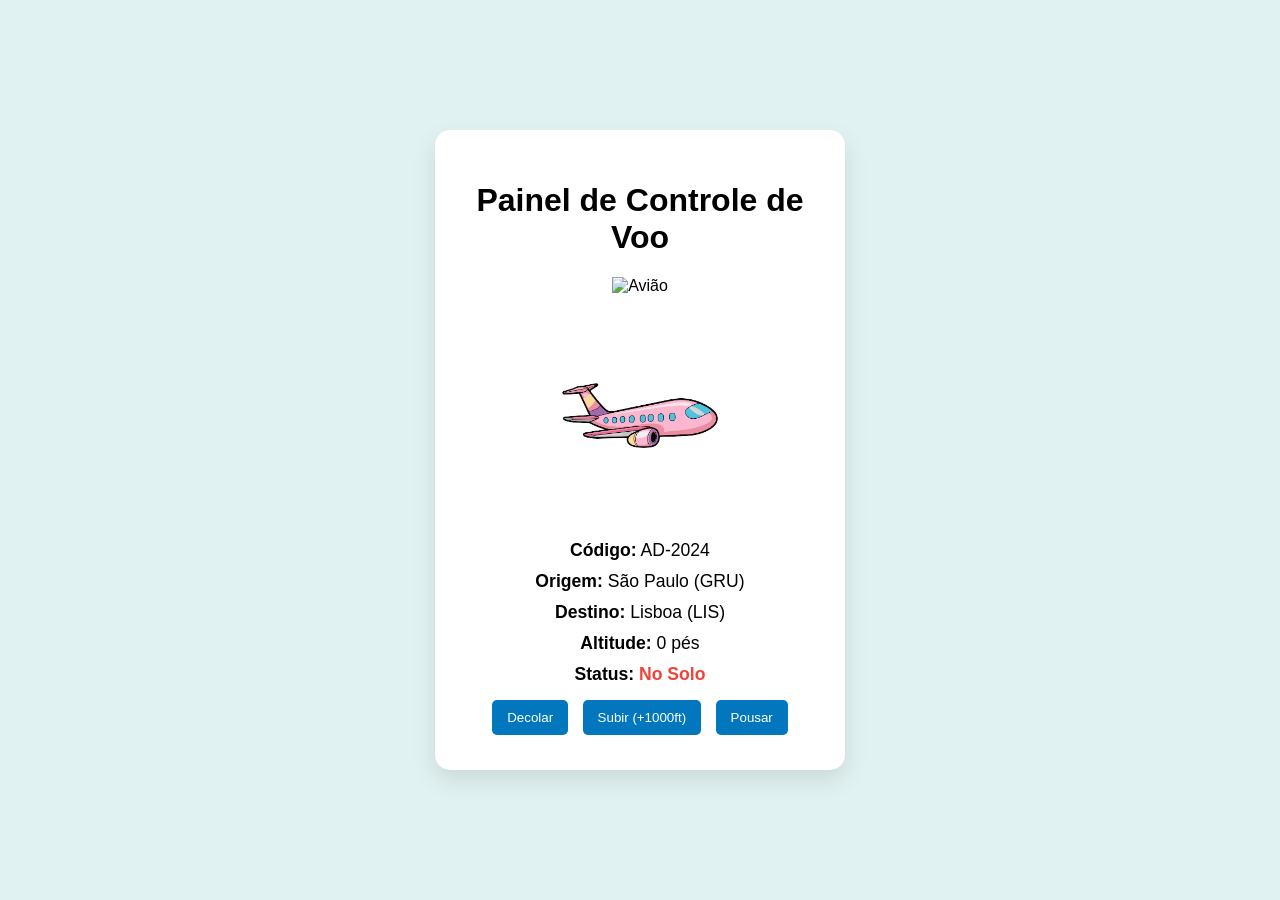
==== index.html @ 13596ee8 "Add files via upload" ====
<!DOCTYPE html>
<html lang="pt-br">
<head>
    <meta charset="UTF-8">
    <meta name="viewport" content="width=device-width, initial-scale=1.0">
    <title>Aeroporto Inteligente - Terminal 1</title>
    <link rel="stylesheet" href="style.css">
</head>
<body>

    <div class="painel-voo">
        <h1>Painel de Controle de Voo</h1>
        
        <!-- Imagem do Avião -->
        <div class="container-aviao">
            <img id="img-aviao" src="aviao.png" alt="Avião" width="200">
        </div>





         <div class="container-aviao">
            <img id="img-aviao" src="aviaorosa.avif" alt="Avião" width="200">
        </div>
        <!-- Informações do Voo -->
        <div class="info-voo">
            <p><strong>Código:</strong> <span id="txt-codigo">---</span></p>
            <p><strong>Origem:</strong> <span id="txt-origem">---</span></p>
            <p><strong>Destino:</strong> <span id="txt-destino">---</span></p>
            <p><strong>Altitude:</strong> <span id="txt-altitude">0</span> pés</p>
            <p><strong>Status:</strong> <span id="txt-status" class="status-solo">No Solo</span></p>
        </div>

        <!-- Botões de Ação -->
        <div class="controles">
            <button onclick="meuVoo.decolar()">Decolar</button>
            <button onclick="meuVoo.ganharAltitude()">Subir (+1000ft)</button>
            <button onclick="meuVoo.pousar()">Pousar</button>
        </div>
    </div>

    <script src="script.js"></script>
</body>
</html>
---- style.css ----
body {
    font-family: 'Segoe UI', Tahoma, Geneva, Verdana, sans-serif;
    background-color: #e0f2f1;
    display: flex;
    justify-content: center;
    align-items: center;
    height: 100vh;
    margin: 0;
}

.painel-voo {
    background-color: white;
    padding: 30px;
    border-radius: 15px;
    box-shadow: 0 10px 25px rgba(0,0,0,0.1);
    text-align: center;
    width: 350px;
}

.container-aviao {
    margin: 20px 0;
    transition: transform 0.5s ease; /* Animação suave */
}

/* Classe para animar o avião decolando */
.voando {
    transform: translateY(-50px) scale(1.1);
    border: 2px solid #4caf50;
    border-radius: 10px;
}

.info-voo p {
    margin: 10px 0;
    font-size: 1.1em;
}

.status-solo { color: #f44336; font-weight: bold; }
.status-voo { color: #4caf50; font-weight: bold; }

button {
    background-color: #0277bd;
    color: white;
    border: none;
    padding: 10px 15px;
    margin: 5px;
    border-radius: 5px;
    cursor: pointer;
    transition: background 0.3s;
}

button:hover {
    background-color: #01579b;
}
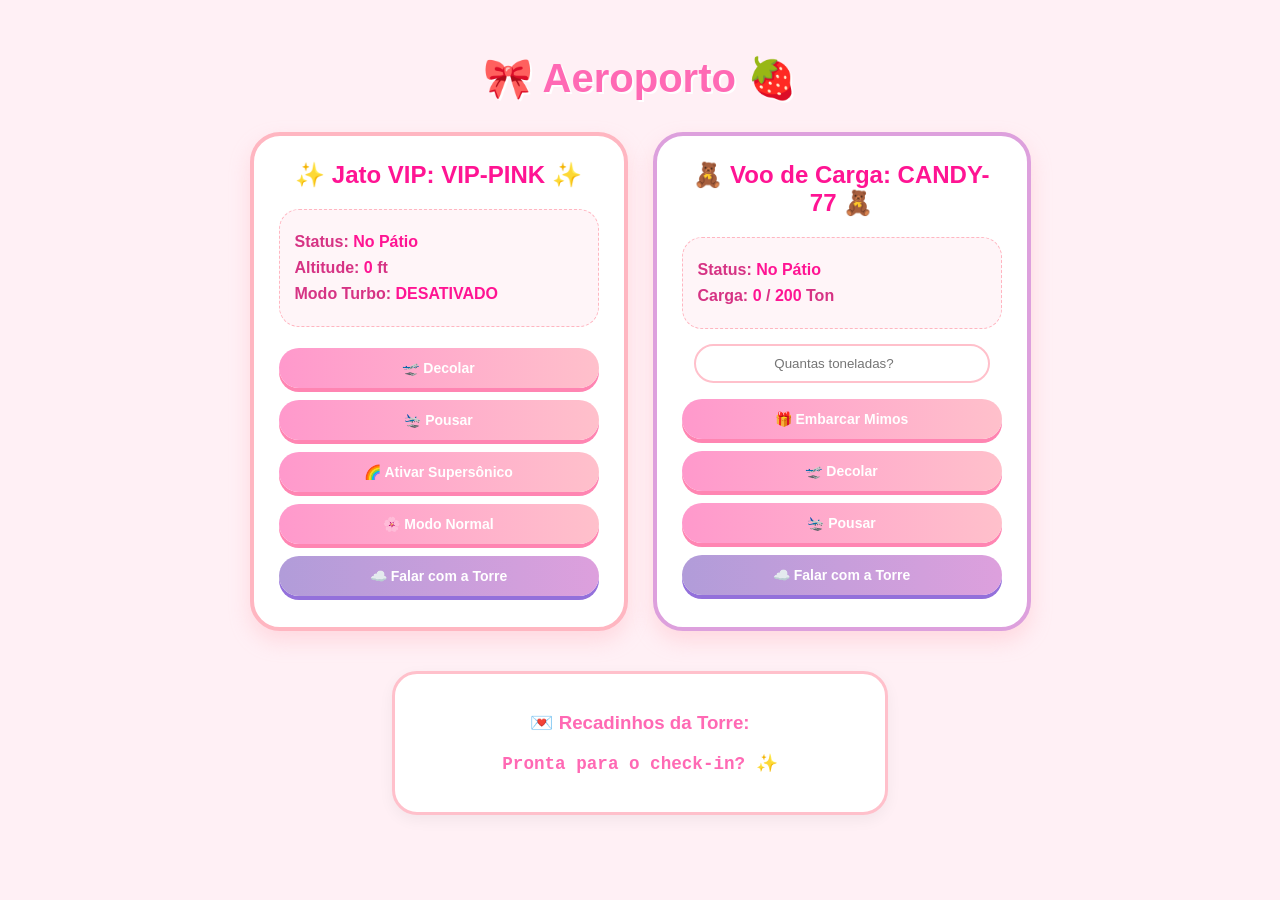
==== commit 8e7f5d4d: "Add files via upload" ====
--- a/index.html
+++ b/index.html
@@ -2,44 +2,279 @@
 <html lang="pt-br">
 <head>
     <meta charset="UTF-8">
-    <meta name="viewport" content="width=device-width, initial-scale=1.0">
-    <title>Aeroporto Inteligente - Terminal 1</title>
-    <link rel="stylesheet" href="style.css">
+    <title>✨ Aeroporto ✨</title>
+    <style>
+        /* CSS PARA O VISUAL ROSA E FOFO */
+        body {
+            font-family: 'Segoe UI', Tahoma, Geneva, Verdana, sans-serif;
+            background-color: #fff0f5; /* Rosa lavanda bem clarinho */
+            background-image: radial-gradient(#ffc0cb 0.5px, transparent 0.5px);
+            background-size: 20px 20px; /* Pontinhos fofos no fundo */
+            color: #d63384;
+            text-align: center;
+            padding: 20px;
+        }
+
+        h1 {
+            color: #ff69b4;
+            text-shadow: 2px 2px #ffffff;
+            font-size: 2.5em;
+            margin-bottom: 30px;
+        }
+
+        .container {
+            display: flex;
+            justify-content: center;
+            gap: 25px;
+            flex-wrap: wrap;
+            margin-top: 20px;
+        }
+
+        .card {
+            background: white;
+            border-radius: 30px; /* Bordas bem arredondadas */
+            padding: 25px;
+            width: 320px;
+            box-shadow: 0 10px 20px rgba(255, 182, 193, 0.4);
+            border: 4px solid #ffc0cb;
+            transition: transform 0.3s ease;
+        }
+
+        .card:hover {
+            transform: translateY(-10px); /* Efeito de flutuar */
+        }
+
+        .jato { border-color: #ffb6c1; } 
+        .carga { border-color: #dda0dd; } /* Lilás para o cargueiro */
+
+        h2 {
+            font-size: 1.5em;
+            color: #ff1493;
+            margin-top: 0;
+        }
+
+        .info {
+            text-align: left;
+            background: #fff5f8;
+            padding: 15px;
+            border-radius: 20px;
+            margin-bottom: 15px;
+            border: 1px dashed #ffb6c1;
+        }
+
+        .info p {
+            margin: 8px 0;
+            font-weight: bold;
+        }
+
+        /* BOTÕES FOFINHOS */
+        .controles button {
+            width: 100%;
+            padding: 12px;
+            margin: 6px 0;
+            cursor: pointer;
+            border: none;
+            border-radius: 50px; /* Botões pílula */
+            background: linear-gradient(to right, #ff99cc, #ffc0cb);
+            color: white;
+            font-weight: bold;
+            font-size: 14px;
+            box-shadow: 0 4px #ff85b2;
+            transition: all 0.2s;
+        }
+
+        .controles button:active {
+            box-shadow: 0 0px #ff85b2;
+            transform: translateY(4px);
+        }
+
+        .controles button:hover {
+            filter: brightness(1.05);
+        }
+
+        /* Botão da torre em lilás fofo */
+        .btn-torre {
+            background: linear-gradient(to right, #b19cd9, #dda0dd) !important;
+            box-shadow: 0 4px #9370db !important;
+        }
+
+        input {
+            width: 85%;
+            padding: 10px;
+            margin-bottom: 10px;
+            border: 2px solid #ffc0cb;
+            border-radius: 50px;
+            outline: none;
+            text-align: center;
+            color: #d63384;
+        }
+
+        /* PAINEL DE MENSAGENS */
+        #log-mensagens {
+            margin-top: 40px;
+            padding: 20px;
+            background: white;
+            color: #ff69b4;
+            border: 3px solid #ffc0cb;
+            border-radius: 25px;
+            display: inline-block;
+            min-width: 450px;
+            box-shadow: 0 5px 15px rgba(0,0,0,0.05);
+        }
+
+        #mensagem-texto {
+            font-family: 'Courier New', Courier, monospace;
+            font-weight: bold;
+            font-size: 1.1em;
+        }
+
+        span { color: #ff1493; }
+    </style>
 </head>
 <body>
 
-    <div class="painel-voo">
-        <h1>Painel de Controle de Voo</h1>
-        
-        <!-- Imagem do Avião -->
-        <div class="container-aviao">
-            <img id="img-aviao" src="aviao.png" alt="Avião" width="200">
+    <h1>🎀 Aeroporto 🍓</h1>
+
+    <div class="container">
+        <!-- CARD DO JATO -->
+        <div class="card jato">
+            <h2>✨ Jato VIP: <span id="id-jato">---</span> ✨</h2>
+            <div class="info">
+                <p>Status: <span id="status-jato">No Pátio</span></p>
+                <p>Altitude: <span id="alt-jato">0</span> ft</p>
+                <p>Modo Turbo: <span id="modo-jato">DESATIVADO</span></p>
+            </div>
+            <div class="controles">
+                <button onclick="controlarJato('decolar')">🛫 Decolar</button>
+                <button onclick="controlarJato('pousar')">🛬 Pousar</button>
+                <button onclick="controlarJato('ativar')">🌈 Ativar Supersônico</button>
+                <button onclick="controlarJato('desativar')">🌸 Modo Normal</button>
+                <button class="btn-torre" onclick="controlarJato('torre')">☁️ Falar com a Torre</button>
+            </div>
         </div>
 
-
-
-
-
-         <div class="container-aviao">
-            <img id="img-aviao" src="aviaorosa.avif" alt="Avião" width="200">
-        </div>
-        <!-- Informações do Voo -->
-        <div class="info-voo">
-            <p><strong>Código:</strong> <span id="txt-codigo">---</span></p>
-            <p><strong>Origem:</strong> <span id="txt-origem">---</span></p>
-            <p><strong>Destino:</strong> <span id="txt-destino">---</span></p>
-            <p><strong>Altitude:</strong> <span id="txt-altitude">0</span> pés</p>
-            <p><strong>Status:</strong> <span id="txt-status" class="status-solo">No Solo</span></p>
-        </div>
-
-        <!-- Botões de Ação -->
-        <div class="controles">
-            <button onclick="meuVoo.decolar()">Decolar</button>
-            <button onclick="meuVoo.ganharAltitude()">Subir (+1000ft)</button>
-            <button onclick="meuVoo.pousar()">Pousar</button>
+        <!-- CARD DO CARGA -->
+        <div class="card carga">
+            <h2>🧸 Voo de Carga: <span id="id-carga">---</span> 🧸</h2>
+            <div class="info">
+                <p>Status: <span id="status-carga">No Pátio</span></p>
+                <p>Carga: <span id="carga-info">0</span> / <span id="cap-max">0</span> Ton</p>
+            </div>
+            <div class="controles">
+                <input type="number" id="input-peso" placeholder="Quantas toneladas?">
+                <button onclick="controlarCarga('embarcar')">🎁 Embarcar Mimos</button>
+                <button onclick="controlarCarga('decolar')">🛫 Decolar</button>
+                <button onclick="controlarCarga('pousar')">🛬 Pousar</button>
+                <button class="btn-torre" onclick="controlarCarga('torre')">☁️ Falar com a Torre</button>
+            </div>
         </div>
     </div>
 
-    <script src="script.js"></script>
+    <div id="log-mensagens">
+        <h3>💌 Recadinhos da Torre:</h3>
+        <p id="mensagem-texto">Pronta para o check-in? ✨</p>
+    </div>
+
+    <script>
+        // A LÓGICA CONTINUA IGUAL PARA O SEU PROFESSOR NÃO BRIGAR!
+        class Voo {
+            constructor(codigo, origem, destino) {
+                this.codigo = codigo;
+                this.origem = origem;
+                this.destino = destino;
+                this.altitude = 0;
+                this.status = "No Pátio";
+            }
+            decolar() { 
+                this.status = "Nas Nuvens ☁️"; 
+                this.altitude = 10000; 
+                return `O voo ${this.codigo} saiu de ${this.origem} e está brilhando no céu!`; 
+            }
+            pousar() { 
+                this.status = "Descansando"; 
+                this.altitude = 0; 
+                return `O voo ${this.codigo} chegou em ${this.destino} com segurança! 💖`; 
+            }
+            comunicarTorre() { 
+                return `Oi Torre! Aqui é o voo ${this.codigo} pedindo licença! ✨`; 
+            }
+        }
+
+        class JatoExecutivo extends Voo {
+            constructor(codigo, origem, destino) {
+                super(codigo, origem, destino);
+                this.modoSupersonico = false;
+            }
+            ativarSupersonico() { 
+                this.modoSupersonico = true; 
+                this.altitude = 55000; 
+                return "🌈 UAU! Estamos quebrando a barreira do som com muito brilho!"; 
+            }
+            desativarSupersonico() { 
+                this.modoSupersonico = false; 
+                this.altitude = 10000; 
+                return "Voltando para a velocidade fofinha."; 
+            }
+            comunicarTorre() { 
+                return `Torre, o jato VIP ${this.codigo} quer pousar primeiro, tá bom? ✨`; 
+            }
+        }
+
+        class VooCarga extends Voo {
+            constructor(codigo, origem, destino, capacidadeMaxima) {
+                super(codigo, origem, destino);
+                this.capacidadeMaxima = capacidadeMaxima;
+                this.cargaAtual = 0;
+            }
+            embarcarCarga(toneladas) {
+                if (this.cargaAtual + toneladas <= this.capacidadeMaxima) {
+                    this.cargaAtual += toneladas;
+                    return `✅ Oba! ${toneladas}t de mimos embarcados com sucesso!`;
+                } else {
+                    return `❌ Poxa, ficou muito pesado! O limite é ${this.capacidadeMaxima}t.`;
+                }
+            }
+            comunicarTorre() { 
+                return `Torre, o cargueiro fofinho ${this.codigo} está chegando com encomendas! 📦`; 
+            }
+        }
+
+        // Instanciando os aviões
+        const meuJato = new JatoExecutivo("VIP-PINK", "Paris", "Tóquio");
+        const meuCargueiro = new VooCarga("CANDY-77", "Brasil", "Disney", 200);
+
+        // Atualizando a tela inicial
+        window.onload = function() {
+            document.getElementById('id-jato').innerText = meuJato.codigo;
+            document.getElementById('id-carga').innerText = meuCargueiro.codigo;
+            document.getElementById('cap-max').innerText = meuCargueiro.capacidadeMaxima;
+        };
+
+        function exibir(msg) { document.getElementById('mensagem-texto').innerText = msg; }
+
+        function controlarJato(acao) {
+            if (acao === 'decolar') exibir(meuJato.decolar());
+            if (acao === 'pousar') { meuJato.modoSupersonico = false; exibir(meuJato.pousar()); }
+            if (acao === 'ativar') exibir(meuJato.ativarSupersonico());
+            if (acao === 'desativar') exibir(meuJato.desativarSupersonico());
+            if (acao === 'torre') exibir(meuJato.comunicarTorre());
+
+            document.getElementById('status-jato').innerText = meuJato.status;
+            document.getElementById('alt-jato').innerText = meuJato.altitude;
+            document.getElementById('modo-jato').innerText = meuJato.modoSupersonico ? "SUPERSÔNICO 🌈" : "Normal";
+        }
+
+        function controlarCarga(acao) {
+            if (acao === 'decolar') exibir(meuCargueiro.decolar());
+            if (acao === 'pousar') exibir(meuCargueiro.pousar());
+            if (acao === 'torre') exibir(meuCargueiro.comunicarTorre());
+            if (acao === 'embarcar') {
+                const peso = parseFloat(document.getElementById('input-peso').value);
+                exibir(meuCargueiro.embarcarCarga(peso || 0));
+            }
+            document.getElementById('status-carga').innerText = meuCargueiro.status;
+            document.getElementById('carga-info').innerText = meuCargueiro.cargaAtual;
+        }
+    </script>
 </body>
 </html>
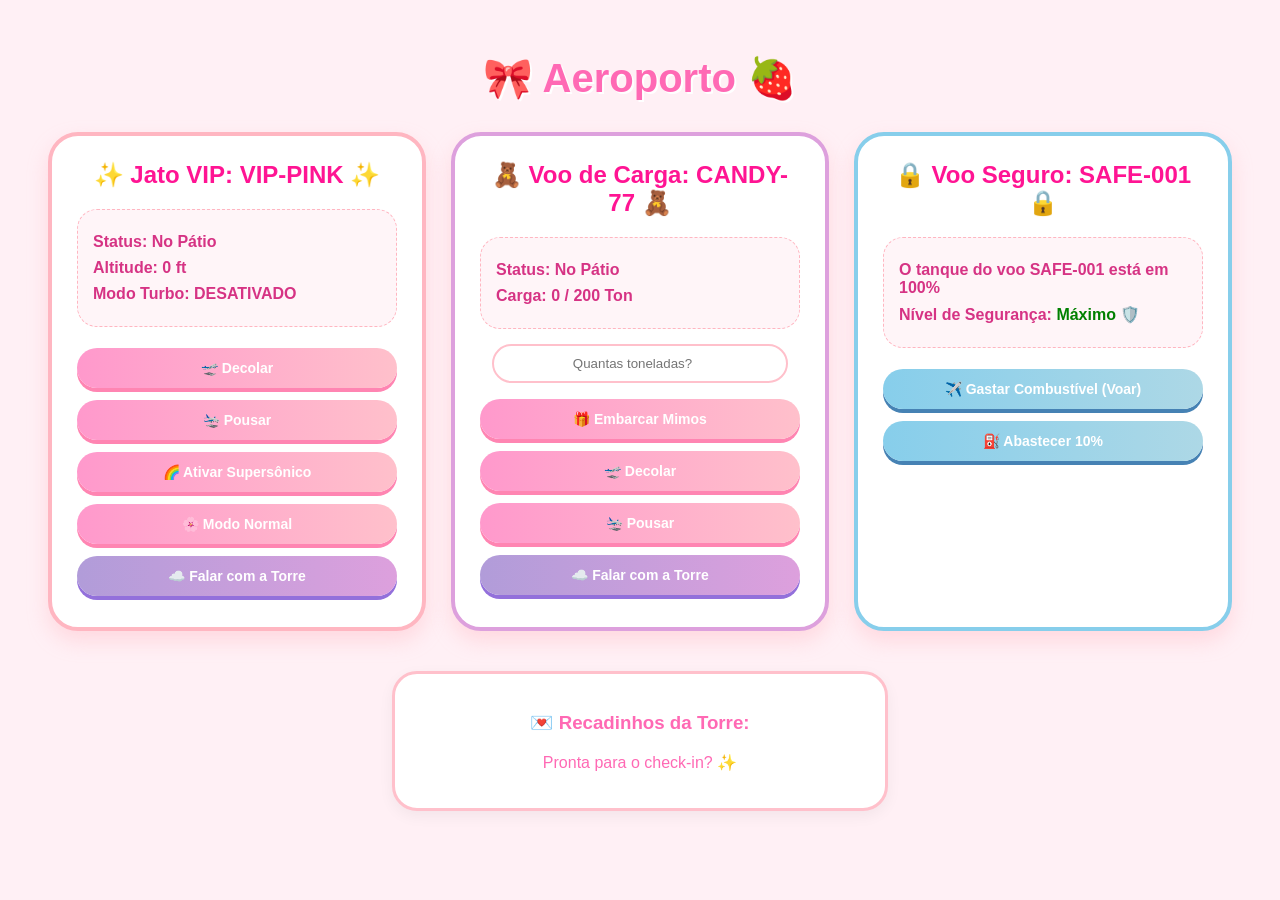
==== commit a63f6bd1: "Add files via upload" ====
--- a/index.html
+++ b/index.html
@@ -2,15 +2,15 @@
 <html lang="pt-br">
 <head>
     <meta charset="UTF-8">
-    <title>✨ Aeroporto ✨</title>
+    <title>✨ Aeroporto Inteligente - Segurança ✨</title>
     <style>
-        /* CSS PARA O VISUAL ROSA E FOFO */
+        /* CSS MANTIDO E ATUALIZADO */
         body {
             font-family: 'Segoe UI', Tahoma, Geneva, Verdana, sans-serif;
-            background-color: #fff0f5; /* Rosa lavanda bem clarinho */
+            background-color: #fff0f5; 
             background-image: radial-gradient(#ffc0cb 0.5px, transparent 0.5px);
-            background-size: 20px 20px; /* Pontinhos fofos no fundo */
-            color: #d63384;
+            background-size: 20px 20px; 
+            color: #d63384;       
             text-align: center;
             padding: 20px;
         }
@@ -20,10 +20,10 @@
             text-shadow: 2px 2px #ffffff;
             font-size: 2.5em;
             margin-bottom: 30px;
-        }
+        }  
 
         .container {
-            display: flex;
+            display: flex; 
             justify-content: center;
             gap: 25px;
             flex-wrap: wrap;
@@ -32,20 +32,21 @@
 
         .card {
             background: white;
-            border-radius: 30px; /* Bordas bem arredondadas */
-            padding: 25px;
-            width: 320px;
+            border-radius: 30px; 
+            padding: 25px;         
+            width: 320px;  
             box-shadow: 0 10px 20px rgba(255, 182, 193, 0.4);
             border: 4px solid #ffc0cb;
             transition: transform 0.3s ease;
         }
-
+ 
         .card:hover {
-            transform: translateY(-10px); /* Efeito de flutuar */
+            transform: translateY(-10px);
         }
 
         .jato { border-color: #ffb6c1; } 
-        .carga { border-color: #dda0dd; } /* Lilás para o cargueiro */
+        .carga { border-color: #dda0dd; } 
+        .seguro { border-color: #87ceeb; } /* Azul para o Voo Seguro */
 
         h2 {
             font-size: 1.5em;
@@ -67,14 +68,13 @@
             font-weight: bold;
         }
 
-        /* BOTÕES FOFINHOS */
         .controles button {
             width: 100%;
             padding: 12px;
             margin: 6px 0;
             cursor: pointer;
             border: none;
-            border-radius: 50px; /* Botões pílula */
+            border-radius: 50px; 
             background: linear-gradient(to right, #ff99cc, #ffc0cb);
             color: white;
             font-weight: bold;
@@ -88,14 +88,14 @@
             transform: translateY(4px);
         }
 
-        .controles button:hover {
-            filter: brightness(1.05);
-        }
-
-        /* Botão da torre em lilás fofo */
         .btn-torre {
             background: linear-gradient(to right, #b19cd9, #dda0dd) !important;
             box-shadow: 0 4px #9370db !important;
+        }
+
+        .btn-seguro {
+            background: linear-gradient(to right, #87ceeb, #add8e6) !important;
+            box-shadow: 0 4px #4682b4 !important;
         }
 
         input {
@@ -109,7 +109,6 @@
             color: #d63384;
         }
 
-        /* PAINEL DE MENSAGENS */
         #log-mensagens {
             margin-top: 40px;
             padding: 20px;
@@ -121,14 +120,6 @@
             min-width: 450px;
             box-shadow: 0 5px 15px rgba(0,0,0,0.05);
         }
-
-        #mensagem-texto {
-            font-family: 'Courier New', Courier, monospace;
-            font-weight: bold;
-            font-size: 1.1em;
-        }
-
-        span { color: #ff1493; }
     </style>
 </head>
 <body>
@@ -168,6 +159,19 @@
                 <button class="btn-torre" onclick="controlarCarga('torre')">☁️ Falar com a Torre</button>
             </div>
         </div>
+
+        <!-- NOVO CARD: VOO SEGURO (CAIXA-PRETA) -->
+        <div class="card seguro">
+            <h2>🔒 Voo Seguro: <span id="id-seguro">---</span> 🔒</h2>
+            <div class="info">
+                <p id="painelCombustivel">Combustível: 100%</p>
+                <p>Nível de Segurança: <span style="color: green;">Máximo 🛡️</span></p>
+            </div>
+            <div class="controles">
+                <button class="btn-seguro" onclick="controlarSeguro('gastar')">✈️ Gastar Combustível (Voar)</button>
+                <button class="btn-seguro" onclick="controlarSeguro('abastecer')">⛽ Abastecer 10%</button>
+            </div>
+        </div>
     </div>
 
     <div id="log-mensagens">
@@ -176,7 +180,7 @@
     </div>
 
     <script>
-        // A LÓGICA CONTINUA IGUAL PARA O SEU PROFESSOR NÃO BRIGAR!
+        // --- CLASSES ANTERIORES ---
         class Voo {
             constructor(codigo, origem, destino) {
                 this.codigo = codigo;
@@ -239,19 +243,64 @@
             }
         }
 
-        // Instanciando os aviões
+        // --- NOVA CLASSE: VOO SEGURO (FASE 2) ---
+        class VooSeguro {
+            #codigo;
+            #combustivel;
+
+            constructor(codigoPassado) {
+                this.#codigo = codigoPassado;
+                this.#combustivel = 100;
+            }
+
+            get lerCombustivel() {
+                return `O tanque do voo ${this.#codigo} está em ${this.#combustivel}%`;
+            }
+
+            get apenasCodigo() {
+                return this.#codigo;
+            }
+
+            set abastecer(quantidade) {
+                if (quantidade < 0) {
+                    exibir("⚠️ Erro: Não é possível tirar combustível!");
+                } else if (this.#combustivel + quantidade > 100) {
+                    this.#combustivel = 100;
+                    exibir("⛽ Tanque lotado! Limite de 100% atingido.");
+                } else {
+                    this.#combustivel += quantidade;
+                    exibir(`⛽ Abastecido! Novo nível: ${this.#combustivel}%`);
+                }
+            }
+
+            set gastar(quantidade) {
+                if (this.#combustivel - quantidade < 0) {
+                    this.#combustivel = 0;
+                    exibir("⚠️ Atenção: Combustível esgotado! Pouse imediatamente!");
+                } else {
+                    this.#combustivel -= quantidade;
+                    exibir(`✈️ Voando... Nível de combustível: ${this.#combustivel}%`);
+                }
+            }
+        }
+
+        // --- INSTÂNCIAS ---
         const meuJato = new JatoExecutivo("VIP-PINK", "Paris", "Tóquio");
         const meuCargueiro = new VooCarga("CANDY-77", "Brasil", "Disney", 200);
-
-        // Atualizando a tela inicial
+        const meuVooSeguro = new VooSeguro("SAFE-001");
+
+        // --- INICIALIZAÇÃO ---
         window.onload = function() {
             document.getElementById('id-jato').innerText = meuJato.codigo;
             document.getElementById('id-carga').innerText = meuCargueiro.codigo;
             document.getElementById('cap-max').innerText = meuCargueiro.capacidadeMaxima;
+            document.getElementById('id-seguro').innerText = meuVooSeguro.apenasCodigo;
+            document.getElementById('painelCombustivel').innerText = meuVooSeguro.lerCombustivel;
         };
 
         function exibir(msg) { document.getElementById('mensagem-texto').innerText = msg; }
 
+        // --- FUNÇÕES DE CONTROLE ---
         function controlarJato(acao) {
             if (acao === 'decolar') exibir(meuJato.decolar());
             if (acao === 'pousar') { meuJato.modoSupersonico = false; exibir(meuJato.pousar()); }
@@ -261,19 +310,36 @@
 
             document.getElementById('status-jato').innerText = meuJato.status;
             document.getElementById('alt-jato').innerText = meuJato.altitude;
-            document.getElementById('modo-jato').innerText = meuJato.modoSupersonico ? "SUPERSÔNICO 🌈" : "Normal";
+            document.getElementById('modo-jato').innerText = meuJato.modoSupersonico ? "ATIVADO 🌈" : "DESATIVADO";
         }
 
         function controlarCarga(acao) {
+            if (acao === 'embarcar') {
+                const peso = parseFloat(document.getElementById('input-peso').value);
+                if (!peso) {
+                    exibir("Digite um peso para embarcar! 🧸");
+                } else {
+                    exibir(meuCargueiro.embarcarCarga(peso));
+                    document.getElementById('carga-info').innerText = meuCargueiro.cargaAtual;
+                }
+            }
             if (acao === 'decolar') exibir(meuCargueiro.decolar());
             if (acao === 'pousar') exibir(meuCargueiro.pousar());
             if (acao === 'torre') exibir(meuCargueiro.comunicarTorre());
-            if (acao === 'embarcar') {
-                const peso = parseFloat(document.getElementById('input-peso').value);
-                exibir(meuCargueiro.embarcarCarga(peso || 0));
-            }
+
             document.getElementById('status-carga').innerText = meuCargueiro.status;
-            document.getElementById('carga-info').innerText = meuCargueiro.cargaAtual;
+        }
+
+        // --- CONTROLE DO VOO SEGURO (FASE 3) ---
+        function controlarSeguro(acao) {
+            if (acao === 'abastecer') {
+                meuVooSeguro.abastecer = 10;
+            }
+            if (acao === 'gastar') {
+                meuVooSeguro.gastar = 15;
+            }
+            // Atualiza o painel usando o GETTER
+            document.getElementById('painelCombustivel').innerText = meuVooSeguro.lerCombustivel;
         }
     </script>
 </body>
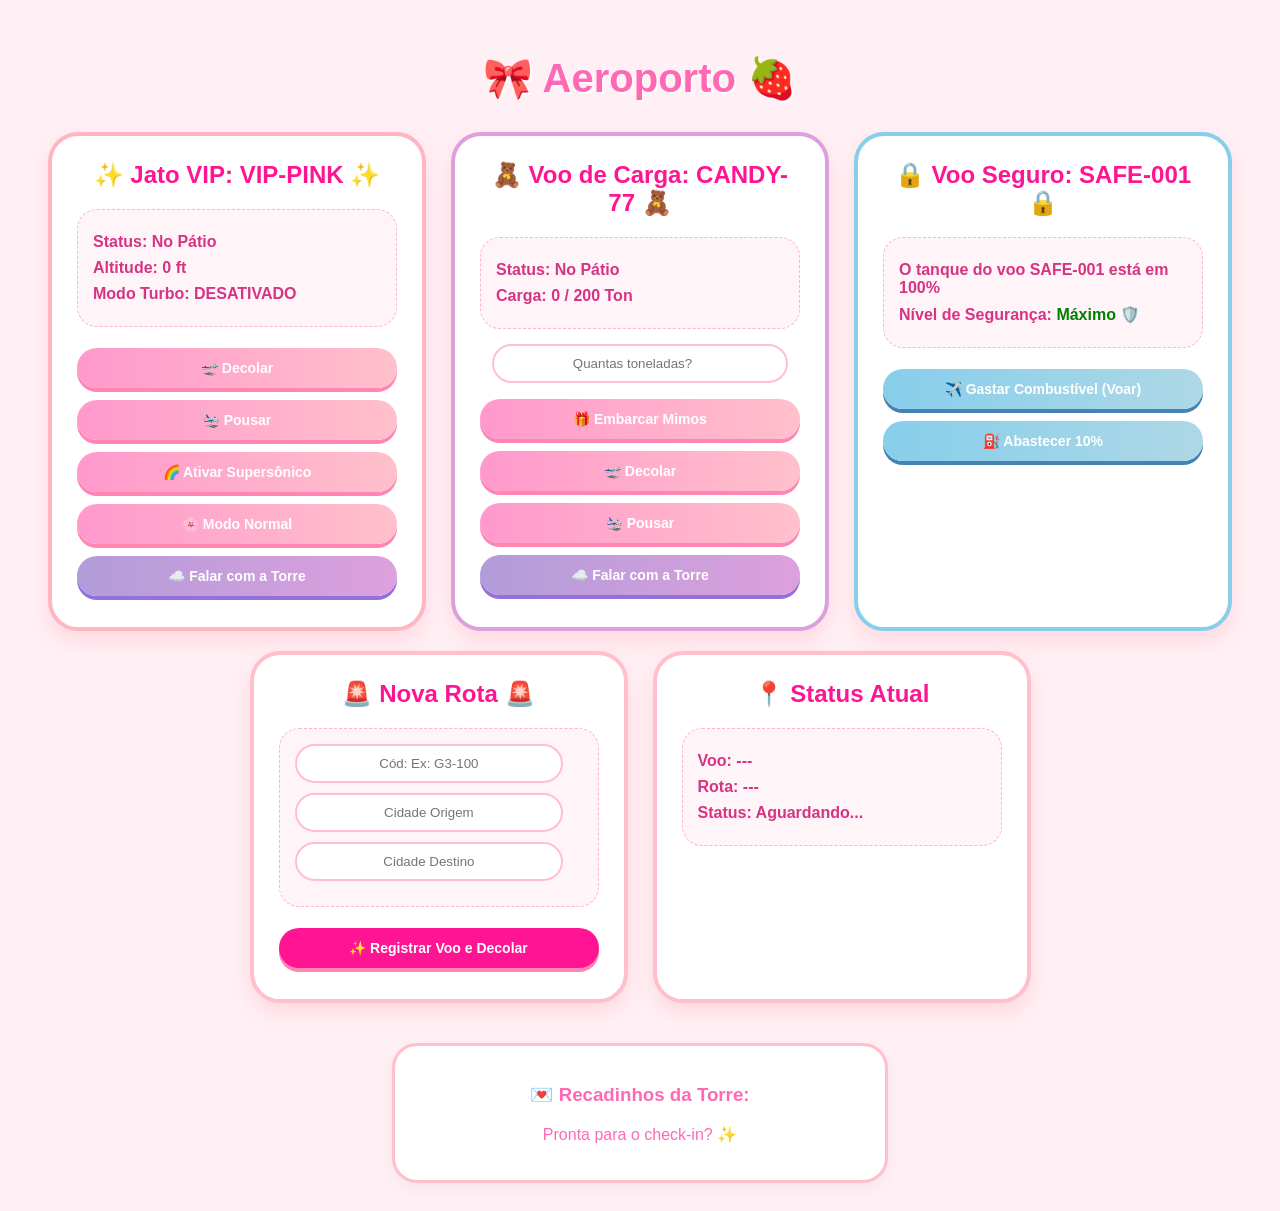
==== commit 28fedddd: "Add files via upload" ====
--- a/index.html
+++ b/index.html
@@ -174,12 +174,47 @@
         </div>
     </div>
 
+     <div class="container">
+        <!-- MISSÃO PRÁTICA: REGISTRAR NOVO VOO -->
+        <div class="card missao">
+            <h2>🚨 Nova Rota 🚨</h2>
+            <div class="info">
+                <input type="text" id="novo-codigo" placeholder="Cód: Ex: G3-100">
+                <input type="text" id="nova-origem" placeholder="Cidade Origem">
+                <input type="text" id="novo-destino" placeholder="Cidade Destino">
+            </div>
+            <div class="controles">
+                <button id="btn-registrar" style="background: #ff1493;">✨ Registrar Voo e Decolar</button>
+            </div>
+        </div>
+
+        <!-- CARD DO STATUS DO VOO CRIADO -->
+        <div class="card">
+            <h2>📍 Status Atual</h2>
+            <div class="info">
+                <p>Voo: <span id="res-codigo">---</span></p>
+                <p>Rota: <span id="res-rota">---</span></p>
+                <p>Status: <span id="res-status">Aguardando...</span></p>
+            </div>
+        </div>
+    </div>
+
+
     <div id="log-mensagens">
         <h3>💌 Recadinhos da Torre:</h3>
         <p id="mensagem-texto">Pronta para o check-in? ✨</p>
     </div>
 
+
+
+
+
+
+
+
+    
     <script>
+    
         // --- CLASSES ANTERIORES ---
         class Voo {
             constructor(codigo, origem, destino) {
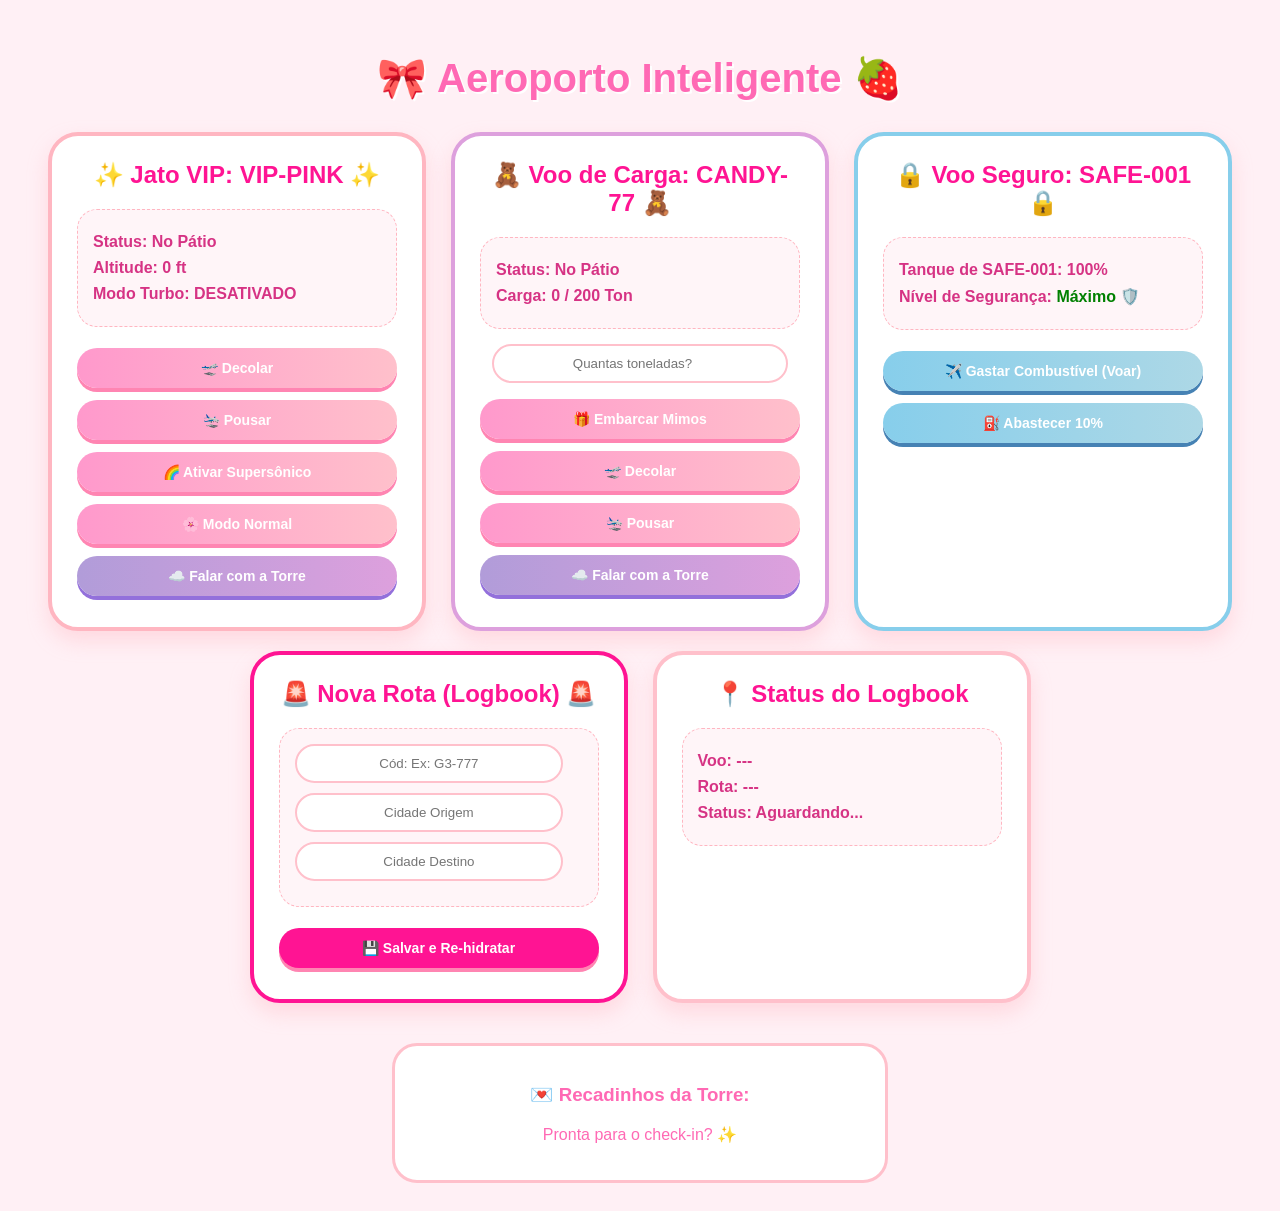
==== commit 55e11e00: "Add files via upload" ====
--- a/index.html
+++ b/index.html
@@ -2,9 +2,9 @@
 <html lang="pt-br">
 <head>
     <meta charset="UTF-8">
-    <title>✨ Aeroporto Inteligente - Segurança ✨</title>
+    <title>✨ Aeroporto Inteligente - Completo ✨</title>
     <style>
-        /* CSS MANTIDO E ATUALIZADO */
+        /* MANTENDO SEU DESIGN ORIGINAL */
         body {
             font-family: 'Segoe UI', Tahoma, Geneva, Verdana, sans-serif;
             background-color: #fff0f5; 
@@ -40,19 +40,13 @@
             transition: transform 0.3s ease;
         }
  
-        .card:hover {
-            transform: translateY(-10px);
-        }
-
+        .card:hover { transform: translateY(-10px); }
         .jato { border-color: #ffb6c1; } 
         .carga { border-color: #dda0dd; } 
-        .seguro { border-color: #87ceeb; } /* Azul para o Voo Seguro */
-
-        h2 {
-            font-size: 1.5em;
-            color: #ff1493;
-            margin-top: 0;
-        }
+        .seguro { border-color: #87ceeb; }
+        .missao { border-color: #ff1493; }
+
+        h2 { font-size: 1.5em; color: #ff1493; margin-top: 0; }
 
         .info {
             text-align: left;
@@ -63,10 +57,7 @@
             border: 1px dashed #ffb6c1;
         }
 
-        .info p {
-            margin: 8px 0;
-            font-weight: bold;
-        }
+        .info p { margin: 8px 0; font-weight: bold; }
 
         .controles button {
             width: 100%;
@@ -83,20 +74,10 @@
             transition: all 0.2s;
         }
 
-        .controles button:active {
-            box-shadow: 0 0px #ff85b2;
-            transform: translateY(4px);
-        }
-
-        .btn-torre {
-            background: linear-gradient(to right, #b19cd9, #dda0dd) !important;
-            box-shadow: 0 4px #9370db !important;
-        }
-
-        .btn-seguro {
-            background: linear-gradient(to right, #87ceeb, #add8e6) !important;
-            box-shadow: 0 4px #4682b4 !important;
-        }
+        .controles button:active { transform: translateY(4px); box-shadow: 0 0px #ff85b2; }
+
+        .btn-torre { background: linear-gradient(to right, #b19cd9, #dda0dd) !important; box-shadow: 0 4px #9370db !important; }
+        .btn-seguro { background: linear-gradient(to right, #87ceeb, #add8e6) !important; box-shadow: 0 4px #4682b4 !important; }
 
         input {
             width: 85%;
@@ -104,9 +85,9 @@
             margin-bottom: 10px;
             border: 2px solid #ffc0cb;
             border-radius: 50px;
-            outline: none;
             text-align: center;
             color: #d63384;
+            outline: none;
         }
 
         #log-mensagens {
@@ -118,13 +99,12 @@
             border-radius: 25px;
             display: inline-block;
             min-width: 450px;
-            box-shadow: 0 5px 15px rgba(0,0,0,0.05);
         }
     </style>
 </head>
 <body>
 
-    <h1>🎀 Aeroporto 🍓</h1>
+    <h1>🎀 Aeroporto Inteligente 🍓</h1>
 
     <div class="container">
         <!-- CARD DO JATO -->
@@ -149,7 +129,7 @@
             <h2>🧸 Voo de Carga: <span id="id-carga">---</span> 🧸</h2>
             <div class="info">
                 <p>Status: <span id="status-carga">No Pátio</span></p>
-                <p>Carga: <span id="carga-info">0</span> / <span id="cap-max">0</span> Ton</p>
+                <p>Carga: <span id="carga-info">0</span> / <span id="cap-max">200</span> Ton</p>
             </div>
             <div class="controles">
                 <input type="number" id="input-peso" placeholder="Quantas toneladas?">
@@ -160,7 +140,7 @@
             </div>
         </div>
 
-        <!-- NOVO CARD: VOO SEGURO (CAIXA-PRETA) -->
+        <!-- CARD DO VOO SEGURO -->
         <div class="card seguro">
             <h2>🔒 Voo Seguro: <span id="id-seguro">---</span> 🔒</h2>
             <div class="info">
@@ -175,22 +155,22 @@
     </div>
 
      <div class="container">
-        <!-- MISSÃO PRÁTICA: REGISTRAR NOVO VOO -->
+        <!-- MISSÃO LOGBOOK -->
         <div class="card missao">
-            <h2>🚨 Nova Rota 🚨</h2>
-            <div class="info">
-                <input type="text" id="novo-codigo" placeholder="Cód: Ex: G3-100">
+            <h2>🚨 Nova Rota (Logbook) 🚨</h2>
+            <div class="info">
+                <input type="text" id="novo-codigo" placeholder="Cód: Ex: G3-777">
                 <input type="text" id="nova-origem" placeholder="Cidade Origem">
                 <input type="text" id="novo-destino" placeholder="Cidade Destino">
             </div>
             <div class="controles">
-                <button id="btn-registrar" style="background: #ff1493;">✨ Registrar Voo e Decolar</button>
-            </div>
-        </div>
-
-        <!-- CARD DO STATUS DO VOO CRIADO -->
+                <button id="btn-registrar" onclick="executarLogbook()" style="background: #ff1493;">💾 Salvar e Re-hidratar</button>
+            </div>
+        </div>
+
+        <!-- STATUS LOGBOOK -->
         <div class="card">
-            <h2>📍 Status Atual</h2>
+            <h2>📍 Status do Logbook</h2>
             <div class="info">
                 <p>Voo: <span id="res-codigo">---</span></p>
                 <p>Rota: <span id="res-rota">---</span></p>
@@ -198,45 +178,33 @@
             </div>
         </div>
     </div>
-
 
     <div id="log-mensagens">
         <h3>💌 Recadinhos da Torre:</h3>
         <p id="mensagem-texto">Pronta para o check-in? ✨</p>
     </div>
 
-
-
-
-
-
-
-
-    
     <script>
-    
-        // --- CLASSES ANTERIORES ---
+        // --- 1. CLASSES ORIGINAIS ---
         class Voo {
             constructor(codigo, origem, destino) {
                 this.codigo = codigo;
                 this.origem = origem;
-                this.destino = destino;
+                this.destino = destino || "Destino Final";
                 this.altitude = 0;
-                this.status = "No Pátio";
+                this.status = "No Solo";
             }
             decolar() { 
-                this.status = "Nas Nuvens ☁️"; 
+                this.status = "Em Voo"; 
                 this.altitude = 10000; 
-                return `O voo ${this.codigo} saiu de ${this.origem} e está brilhando no céu!`; 
+                return `🛫 O voo ${this.codigo} decolou de ${this.origem}!`; 
             }
             pousar() { 
-                this.status = "Descansando"; 
+                this.status = "No Solo"; 
                 this.altitude = 0; 
-                return `O voo ${this.codigo} chegou em ${this.destino} com segurança! 💖`; 
-            }
-            comunicarTorre() { 
-                return `Oi Torre! Aqui é o voo ${this.codigo} pedindo licença! ✨`; 
-            }
+                return `🛬 O voo ${this.codigo} pousou em ${this.destino}.`; 
+            }
+            comunicarTorre() { return `☁️ Torre, aqui é o voo ${this.codigo}!`; }
         }
 
         class JatoExecutivo extends Voo {
@@ -244,138 +212,114 @@
                 super(codigo, origem, destino);
                 this.modoSupersonico = false;
             }
-            ativarSupersonico() { 
-                this.modoSupersonico = true; 
-                this.altitude = 55000; 
-                return "🌈 UAU! Estamos quebrando a barreira do som com muito brilho!"; 
-            }
-            desativarSupersonico() { 
-                this.modoSupersonico = false; 
-                this.altitude = 10000; 
-                return "Voltando para a velocidade fofinha."; 
-            }
-            comunicarTorre() { 
-                return `Torre, o jato VIP ${this.codigo} quer pousar primeiro, tá bom? ✨`; 
-            }
+            ativarSupersonico() { this.modoSupersonico = true; this.altitude = 55000; return "🌈 MODO SUPERSÔNICO ATIVADO!"; }
+            desativarSupersonico() { this.modoSupersonico = false; this.altitude = 10000; return "Voltando ao modo normal."; }
+            comunicarTorre() { return `✨ Torre, Jato VIP ${this.codigo} solicita prioridade!`; }
         }
 
         class VooCarga extends Voo {
-            constructor(codigo, origem, destino, capacidadeMaxima) {
+            constructor(codigo, origem, destino, capacidade) {
                 super(codigo, origem, destino);
-                this.capacidadeMaxima = capacidadeMaxima;
+                this.capacidadeMaxima = capacidade;
                 this.cargaAtual = 0;
             }
-            embarcarCarga(toneladas) {
-                if (this.cargaAtual + toneladas <= this.capacidadeMaxima) {
-                    this.cargaAtual += toneladas;
-                    return `✅ Oba! ${toneladas}t de mimos embarcados com sucesso!`;
-                } else {
-                    return `❌ Poxa, ficou muito pesado! O limite é ${this.capacidadeMaxima}t.`;
+            embarcarCarga(ton) {
+                if (this.cargaAtual + ton <= this.capacidadeMaxima) {
+                    this.cargaAtual += ton;
+                    return `✅ ${ton}t de mimos embarcadas!`;
                 }
-            }
-            comunicarTorre() { 
-                return `Torre, o cargueiro fofinho ${this.codigo} está chegando com encomendas! 📦`; 
-            }
-        }
-
-        // --- NOVA CLASSE: VOO SEGURO (FASE 2) ---
+                return `❌ Excesso de carga! Máximo ${this.capacidadeMaxima}t.`;
+            }
+            comunicarTorre() { return `📦 Cargueiro ${this.codigo} transportando encomendas!`; }
+        }
+
         class VooSeguro {
-            #codigo;
-            #combustivel;
-
-            constructor(codigoPassado) {
-                this.#codigo = codigoPassado;
-                this.#combustivel = 100;
-            }
-
-            get lerCombustivel() {
-                return `O tanque do voo ${this.#codigo} está em ${this.#combustivel}%`;
-            }
-
-            get apenasCodigo() {
-                return this.#codigo;
-            }
-
-            set abastecer(quantidade) {
-                if (quantidade < 0) {
-                    exibir("⚠️ Erro: Não é possível tirar combustível!");
-                } else if (this.#combustivel + quantidade > 100) {
-                    this.#combustivel = 100;
-                    exibir("⛽ Tanque lotado! Limite de 100% atingido.");
-                } else {
-                    this.#combustivel += quantidade;
-                    exibir(`⛽ Abastecido! Novo nível: ${this.#combustivel}%`);
-                }
-            }
-
-            set gastar(quantidade) {
-                if (this.#combustivel - quantidade < 0) {
-                    this.#combustivel = 0;
-                    exibir("⚠️ Atenção: Combustível esgotado! Pouse imediatamente!");
-                } else {
-                    this.#combustivel -= quantidade;
-                    exibir(`✈️ Voando... Nível de combustível: ${this.#combustivel}%`);
-                }
-            }
-        }
-
-        // --- INSTÂNCIAS ---
+            #codigo; #combustivel;
+            constructor(c) { this.#codigo = c; this.#combustivel = 100; }
+            get lerCombustivel() { return `Tanque de ${this.#codigo}: ${this.#combustivel}%`; }
+            get apenasCodigo() { return this.#codigo; }
+            set abastecer(q) { this.#combustivel = Math.min(100, this.#combustivel + q); }
+            set gastar(q) { this.#combustivel = Math.max(0, this.#combustivel - q); }
+        }
+
+        // --- 2. INSTÂNCIAS ---
         const meuJato = new JatoExecutivo("VIP-PINK", "Paris", "Tóquio");
         const meuCargueiro = new VooCarga("CANDY-77", "Brasil", "Disney", 200);
         const meuVooSeguro = new VooSeguro("SAFE-001");
 
-        // --- INICIALIZAÇÃO ---
-        window.onload = function() {
+        // --- 3. FUNÇÕES DE CONTROLE ---
+        function exibir(msg) { document.getElementById('mensagem-texto').innerText = msg; }
+
+        function controlarJato(acao) {
+            if (acao === 'decolar') exibir(meuJato.decolar());
+            if (acao === 'pousar') exibir(meuJato.pousar());
+            if (acao === 'ativar') exibir(meuJato.ativarSupersonico());
+            if (acao === 'desativar') exibir(meuJato.desativarSupersonico());
+            if (acao === 'torre') exibir(meuJato.comunicarTorre());
+
+            document.getElementById('status-jato').innerText = meuJato.status;
+            document.getElementById('alt-jato').innerText = meuJato.altitude;
+            document.getElementById('modo-jato').innerText = meuJato.modoSupersonico ? "ATIVADO 🌈" : "DESATIVADO";
+        }
+
+        function controlarCarga(acao) {
+            if (acao === 'embarcar') {
+                const p = parseFloat(document.getElementById('input-peso').value) || 0;
+                exibir(meuCargueiro.embarcarCarga(p));
+                document.getElementById('carga-info').innerText = meuCargueiro.cargaAtual;
+            }
+            if (acao === 'decolar') exibir(meuCargueiro.decolar());
+            if (acao === 'pousar') exibir(meuCargueiro.pousar());
+            if (acao === 'torre') exibir(meuCargueiro.comunicarTorre());
+            document.getElementById('status-carga').innerText = meuCargueiro.status;
+        }
+
+        function controlarSeguro(acao) {
+            if (acao === 'abastecer') meuVooSeguro.abastecer = 10;
+            if (acao === 'gastar') { meuVooSeguro.gastar = 15; exibir("Voando com segurança... 🛡️"); }
+            document.getElementById('painelCombustivel').innerText = meuVooSeguro.lerCombustivel;
+        }
+
+        // --- 4. LÓGICA DO LOGBOOK (RE-HIDRATAÇÃO) ---
+        function executarLogbook() {
+            const cod = document.getElementById('novo-codigo').value;
+            const ori = document.getElementById('nova-origem').value;
+            const des = document.getElementById('novo-destino').value;
+
+            if (!cod || !ori) { alert("Preencha Código e Origem! ✨"); return; }
+
+            // 1. Cria objeto original (VIVO)
+            const vooOriginal = new Voo(cod, ori, des);
+            
+            // 2. Salva no disco (JSON - Mata o objeto)
+            localStorage.setItem("meuLogbook", JSON.stringify(vooOriginal));
+            
+            // 3. Lê do disco (Recupera o "Zumbi" sem métodos)
+            const dadosCrus = JSON.parse(localStorage.getItem("meuLogbook"));
+            console.log("Objeto do disco (sem métodos):", dadosCrus);
+
+            // 4. RE-HIDRATAÇÃO (Cura o objeto criando uma nova instância)
+            const vooHidratado = new Voo(dadosCrus.codigo, dadosCrus.origem, dadosCrus.destino);
+            vooHidratado.status = dadosCrus.status;
+
+            // 5. Agora o método decolar() funciona novamente!
+            const msg = vooHidratado.decolar();
+
+            // Atualiza tela
+            document.getElementById('res-codigo').innerText = vooHidratado.codigo;
+            document.getElementById('res-rota').innerText = `${vooHidratado.origem} ➡️ ${vooHidratado.destino}`;
+            document.getElementById('res-status').innerText = vooHidratado.status;
+            exibir("Logbook: " + msg);
+            console.log("✅ Objeto Re-hidratado com sucesso!");
+        }
+
+        // Inicializa dados na tela ao abrir
+        window.onload = () => {
             document.getElementById('id-jato').innerText = meuJato.codigo;
             document.getElementById('id-carga').innerText = meuCargueiro.codigo;
-            document.getElementById('cap-max').innerText = meuCargueiro.capacidadeMaxima;
             document.getElementById('id-seguro').innerText = meuVooSeguro.apenasCodigo;
             document.getElementById('painelCombustivel').innerText = meuVooSeguro.lerCombustivel;
         };
-
-        function exibir(msg) { document.getElementById('mensagem-texto').innerText = msg; }
-
-        // --- FUNÇÕES DE CONTROLE ---
-        function controlarJato(acao) {
-            if (acao === 'decolar') exibir(meuJato.decolar());
-            if (acao === 'pousar') { meuJato.modoSupersonico = false; exibir(meuJato.pousar()); }
-            if (acao === 'ativar') exibir(meuJato.ativarSupersonico());
-            if (acao === 'desativar') exibir(meuJato.desativarSupersonico());
-            if (acao === 'torre') exibir(meuJato.comunicarTorre());
-
-            document.getElementById('status-jato').innerText = meuJato.status;
-            document.getElementById('alt-jato').innerText = meuJato.altitude;
-            document.getElementById('modo-jato').innerText = meuJato.modoSupersonico ? "ATIVADO 🌈" : "DESATIVADO";
-        }
-
-        function controlarCarga(acao) {
-            if (acao === 'embarcar') {
-                const peso = parseFloat(document.getElementById('input-peso').value);
-                if (!peso) {
-                    exibir("Digite um peso para embarcar! 🧸");
-                } else {
-                    exibir(meuCargueiro.embarcarCarga(peso));
-                    document.getElementById('carga-info').innerText = meuCargueiro.cargaAtual;
-                }
-            }
-            if (acao === 'decolar') exibir(meuCargueiro.decolar());
-            if (acao === 'pousar') exibir(meuCargueiro.pousar());
-            if (acao === 'torre') exibir(meuCargueiro.comunicarTorre());
-
-            document.getElementById('status-carga').innerText = meuCargueiro.status;
-        }
-
-        // --- CONTROLE DO VOO SEGURO (FASE 3) ---
-        function controlarSeguro(acao) {
-            if (acao === 'abastecer') {
-                meuVooSeguro.abastecer = 10;
-            }
-            if (acao === 'gastar') {
-                meuVooSeguro.gastar = 15;
-            }
-            // Atualiza o painel usando o GETTER
-            document.getElementById('painelCombustivel').innerText = meuVooSeguro.lerCombustivel;
-        }
     </script>
 </body>
 </html>
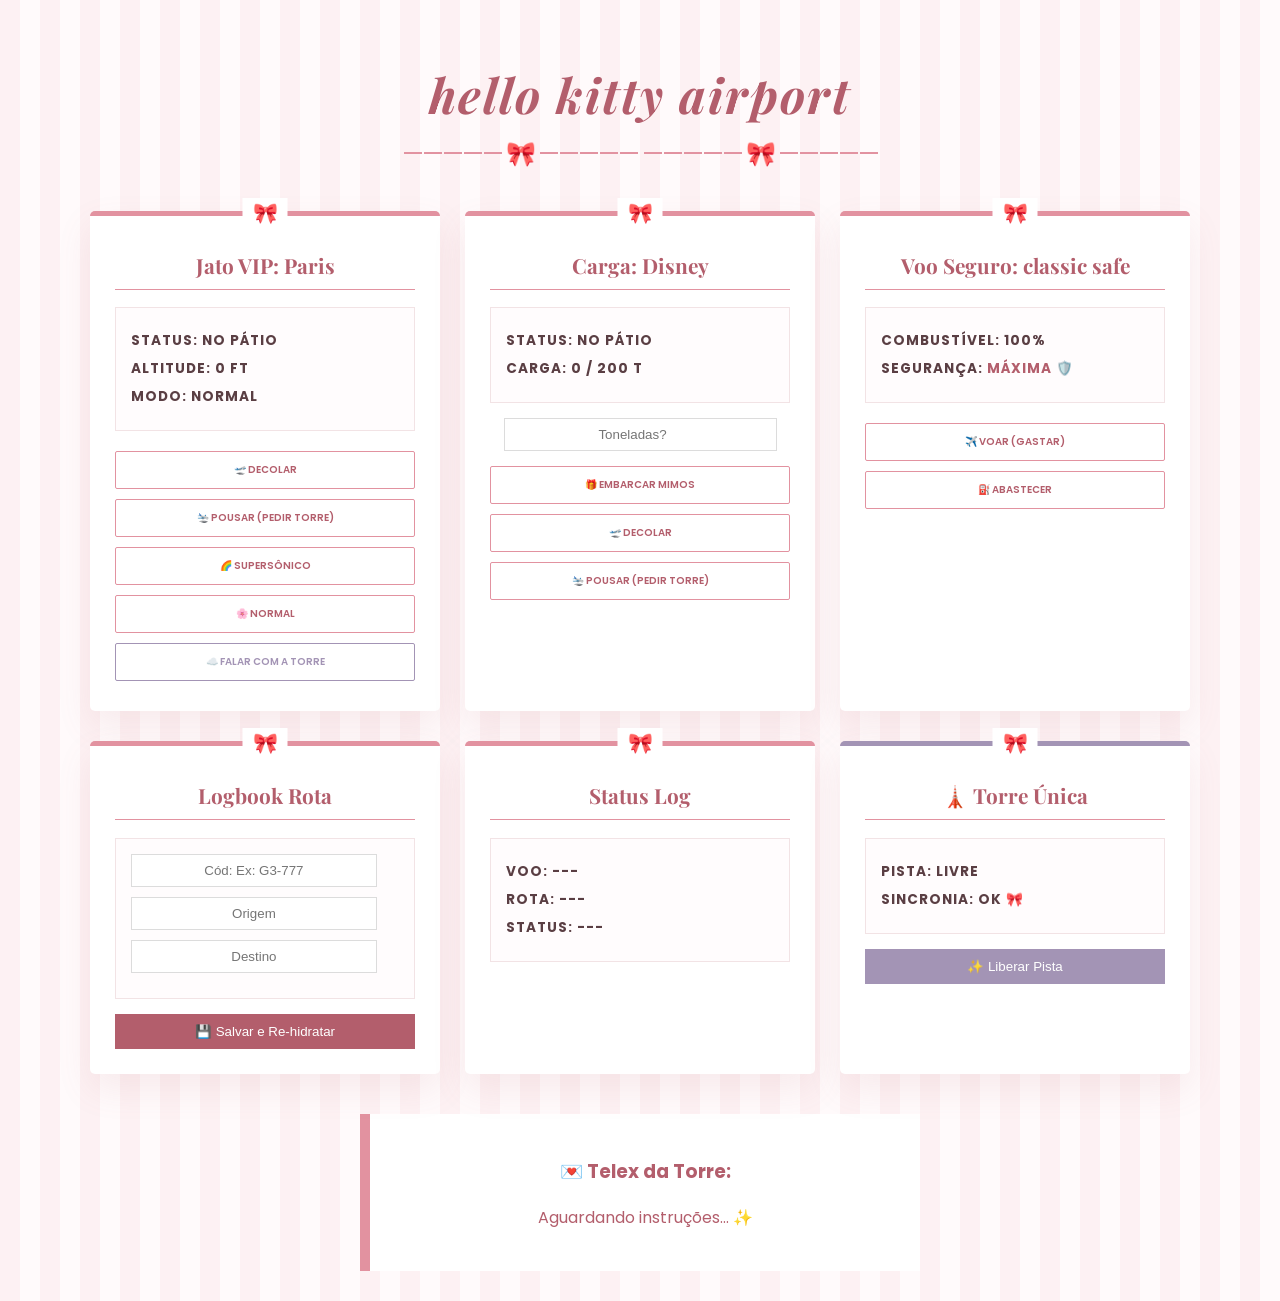
==== commit 2fbdba1b: "Add files via upload" ====
--- a/index.html
+++ b/index.html
@@ -2,318 +2,367 @@
 <html lang="pt-br">
 <head>
     <meta charset="UTF-8">
-    <title>✨ Aeroporto Inteligente - Completo ✨</title>
+    <title>🎀 Hello Kitty International Airport - Singleton Edition 🎀</title>
+    <link href="https://fonts.googleapis.com/css2?family=Playfair+Display:ital,wght@0,400;0,700;1,400&family=Poppins:wght@300;400;600&display=swap" rel="stylesheet">
     <style>
-        /* MANTENDO SEU DESIGN ORIGINAL */
+        /* DESIGN CLASSY & CHIC (COQUETTE STYLE) */
+        :root {
+            --rosa-primario: #e292a0; 
+            --rosa-escuro: #b35e6c;   
+            --rosa-fundo: #fffafb;    
+            --texto: #5a3e43;
+        }
+
         body {
-            font-family: 'Segoe UI', Tahoma, Geneva, Verdana, sans-serif;
-            background-color: #fff0f5; 
-            background-image: radial-gradient(#ffc0cb 0.5px, transparent 0.5px);
-            background-size: 20px 20px; 
-            color: #d63384;       
+            font-family: 'Poppins', sans-serif;
+            background-color: var(--rosa-fundo);
+            background-image: linear-gradient(90deg, #fdf1f3 50%, transparent 50%);
+            background-size: 40px 40px;
+            color: var(--texto);
             text-align: center;
-            padding: 20px;
+            padding: 30px;
+            margin: 0;
         }
 
         h1 {
-            color: #ff69b4;
-            text-shadow: 2px 2px #ffffff;
-            font-size: 2.5em;
-            margin-bottom: 30px;
-        }  
+            font-family: 'Playfair Display', serif;
+            color: var(--rosa-escuro);
+            font-size: 3em;
+            margin-bottom: 10px;
+            letter-spacing: 2px;
+            font-style: italic;
+            text-transform: lowercase;
+        }
+
+        .bow-divider {
+            font-size: 24px;
+            color: var(--rosa-primario);
+            margin-bottom: 40px;
+        }
+
+        .bow-divider::before, .bow-divider::after {
+            content: " ————— 🎀 ————— ";
+            letter-spacing: -2px;
+        }
 
         .container {
             display: flex; 
             justify-content: center;
             gap: 25px;
             flex-wrap: wrap;
-            margin-top: 20px;
+            max-width: 1300px;
+            margin: 0 auto;
         }
 
         .card {
             background: white;
-            border-radius: 30px; 
+            border-radius: 5px; 
             padding: 25px;         
-            width: 320px;  
-            box-shadow: 0 10px 20px rgba(255, 182, 193, 0.4);
-            border: 4px solid #ffc0cb;
-            transition: transform 0.3s ease;
-        }
- 
-        .card:hover { transform: translateY(-10px); }
-        .jato { border-color: #ffb6c1; } 
-        .carga { border-color: #dda0dd; } 
-        .seguro { border-color: #87ceeb; }
-        .missao { border-color: #ff1493; }
-
-        h2 { font-size: 1.5em; color: #ff1493; margin-top: 0; }
+            width: 300px;  
+            box-shadow: 0 15px 35px rgba(179, 94, 108, 0.1);
+            border-top: 5px solid var(--rosa-primario);
+            position: relative;
+            transition: all 0.4s ease;
+        }
+
+        .card::before {
+            content: "🎀";
+            position: absolute;
+            top: -18px;
+            left: 50%;
+            transform: translateX(-50%);
+            background: white;
+            padding: 0 10px;
+            font-size: 20px;
+        }
+
+        h2 { 
+            font-family: 'Playfair Display', serif;
+            font-size: 1.3em; 
+            color: var(--rosa-escuro); 
+            margin-top: 10px;
+            border-bottom: 1px double var(--rosa-primario);
+            padding-bottom: 10px;
+        }
 
         .info {
             text-align: left;
-            background: #fff5f8;
+            background: #fffcfd;
             padding: 15px;
-            border-radius: 20px;
             margin-bottom: 15px;
-            border: 1px dashed #ffb6c1;
-        }
-
-        .info p { margin: 8px 0; font-weight: bold; }
+            border: 1px solid #f2e3e5;
+        }
+
+        .info p { margin: 8px 0; font-size: 0.85em; text-transform: uppercase; letter-spacing: 1px; font-weight: bold;}
 
         .controles button {
             width: 100%;
-            padding: 12px;
-            margin: 6px 0;
+            padding: 10px;
+            margin: 5px 0;
             cursor: pointer;
-            border: none;
-            border-radius: 50px; 
-            background: linear-gradient(to right, #ff99cc, #ffc0cb);
-            color: white;
-            font-weight: bold;
-            font-size: 14px;
-            box-shadow: 0 4px #ff85b2;
-            transition: all 0.2s;
-        }
-
-        .controles button:active { transform: translateY(4px); box-shadow: 0 0px #ff85b2; }
-
-        .btn-torre { background: linear-gradient(to right, #b19cd9, #dda0dd) !important; box-shadow: 0 4px #9370db !important; }
-        .btn-seguro { background: linear-gradient(to right, #87ceeb, #add8e6) !important; box-shadow: 0 4px #4682b4 !important; }
+            border: 1px solid var(--rosa-primario);
+            border-radius: 2px; 
+            background: white;
+            color: var(--rosa-escuro);
+            font-family: 'Poppins', sans-serif;
+            font-weight: 600;
+            font-size: 10px;
+            text-transform: uppercase;
+            transition: all 0.3s;
+        }
+
+        .controles button:hover { background: var(--rosa-primario); color: white; }
 
         input {
             width: 85%;
-            padding: 10px;
+            padding: 8px;
             margin-bottom: 10px;
-            border: 2px solid #ffc0cb;
-            border-radius: 50px;
+            border: 1px solid #dcdcdc;
             text-align: center;
-            color: #d63384;
             outline: none;
         }
 
         #log-mensagens {
             margin-top: 40px;
-            padding: 20px;
+            padding: 25px;
             background: white;
-            color: #ff69b4;
-            border: 3px solid #ffc0cb;
-            border-radius: 25px;
+            color: var(--rosa-escuro);
+            border-left: 10px solid var(--rosa-primario);
             display: inline-block;
-            min-width: 450px;
+            min-width: 500px;
         }
     </style>
 </head>
 <body>
 
-    <h1>🎀 Aeroporto Inteligente 🍓</h1>
+    <h1>hello kitty airport</h1>
+    <div class="bow-divider"></div>
 
     <div class="container">
-        <!-- CARD DO JATO -->
-        <div class="card jato">
-            <h2>✨ Jato VIP: <span id="id-jato">---</span> ✨</h2>
+        <!-- CARD DO JATO (COMPLETO) -->
+        <div class="card">
+            <h2> Jato VIP: <span id="id-jato">---</span></h2>
             <div class="info">
                 <p>Status: <span id="status-jato">No Pátio</span></p>
                 <p>Altitude: <span id="alt-jato">0</span> ft</p>
-                <p>Modo Turbo: <span id="modo-jato">DESATIVADO</span></p>
+                <p>Modo: <span id="modo-jato">Normal</span></p>
             </div>
             <div class="controles">
                 <button onclick="controlarJato('decolar')">🛫 Decolar</button>
-                <button onclick="controlarJato('pousar')">🛬 Pousar</button>
-                <button onclick="controlarJato('ativar')">🌈 Ativar Supersônico</button>
-                <button onclick="controlarJato('desativar')">🌸 Modo Normal</button>
-                <button class="btn-torre" onclick="controlarJato('torre')">☁️ Falar com a Torre</button>
-            </div>
-        </div>
-
-        <!-- CARD DO CARGA -->
-        <div class="card carga">
-            <h2>🧸 Voo de Carga: <span id="id-carga">---</span> 🧸</h2>
+                <button onclick="controlarJato('pousar')">🛬 Pousar (Pedir Torre)</button>
+                <button onclick="controlarJato('ativar')">🌈 Supersônico</button>
+                <button onclick="controlarJato('desativar')">🌸 Normal</button>
+                <button onclick="controlarJato('torre')" style="border-color:#a394b5; color:#a394b5;">☁️ Falar com a Torre</button>
+            </div>
+        </div>
+
+        <!-- CARD DO CARGA (COMPLETO) -->
+        <div class="card">
+            <h2>Carga: <span id="id-carga">---</span></h2>
             <div class="info">
                 <p>Status: <span id="status-carga">No Pátio</span></p>
-                <p>Carga: <span id="carga-info">0</span> / <span id="cap-max">200</span> Ton</p>
+                <p>Carga: <span id="carga-info">0</span> / 200 T</p>
             </div>
             <div class="controles">
-                <input type="number" id="input-peso" placeholder="Quantas toneladas?">
+                <input type="number" id="input-peso" placeholder="Toneladas?">
                 <button onclick="controlarCarga('embarcar')">🎁 Embarcar Mimos</button>
                 <button onclick="controlarCarga('decolar')">🛫 Decolar</button>
-                <button onclick="controlarCarga('pousar')">🛬 Pousar</button>
-                <button class="btn-torre" onclick="controlarCarga('torre')">☁️ Falar com a Torre</button>
-            </div>
-        </div>
-
-        <!-- CARD DO VOO SEGURO -->
-        <div class="card seguro">
-            <h2>🔒 Voo Seguro: <span id="id-seguro">---</span> 🔒</h2>
+                <button onclick="controlarCarga('pousar')">🛬 Pousar (Pedir Torre)</button>
+            </div>
+        </div>
+
+        <!-- CARD DO VOO SEGURO (COMPLETO) -->
+        <div class="card">
+            <h2>Voo Seguro: <span id="id-seguro">---</span></h2>
             <div class="info">
                 <p id="painelCombustivel">Combustível: 100%</p>
-                <p>Nível de Segurança: <span style="color: green;">Máximo 🛡️</span></p>
+                <p>Segurança: <span style="color: #b35e6c;">Máxima 🛡️</span></p>
             </div>
             <div class="controles">
-                <button class="btn-seguro" onclick="controlarSeguro('gastar')">✈️ Gastar Combustível (Voar)</button>
-                <button class="btn-seguro" onclick="controlarSeguro('abastecer')">⛽ Abastecer 10%</button>
+                <button onclick="controlarSeguro('gastar')">✈️ Voar (Gastar)</button>
+                <button onclick="controlarSeguro('abastecer')">⛽ Abastecer</button>
             </div>
         </div>
     </div>
 
-     <div class="container">
-        <!-- MISSÃO LOGBOOK -->
-        <div class="card missao">
-            <h2>🚨 Nova Rota (Logbook) 🚨</h2>
+    <div class="container" style="margin-top: 30px;">
+        <!-- MISSÃO LOGBOOK (RE-HIDRATAÇÃO) -->
+        <div class="card">
+            <h2>Logbook Rota</h2>
             <div class="info">
                 <input type="text" id="novo-codigo" placeholder="Cód: Ex: G3-777">
-                <input type="text" id="nova-origem" placeholder="Cidade Origem">
-                <input type="text" id="novo-destino" placeholder="Cidade Destino">
-            </div>
-            <div class="controles">
-                <button id="btn-registrar" onclick="executarLogbook()" style="background: #ff1493;">💾 Salvar e Re-hidratar</button>
-            </div>
+                <input type="text" id="nova-origem" placeholder="Origem">
+                <input type="text" id="novo-destino" placeholder="Destino">
+            </div>
+            <button onclick="executarLogbook()" style="width:100%; padding:10px; background:var(--rosa-escuro); color:white; border:none; cursor:pointer;">💾 Salvar e Re-hidratar</button>
         </div>
 
         <!-- STATUS LOGBOOK -->
         <div class="card">
-            <h2>📍 Status do Logbook</h2>
+            <h2> Status Log</h2>
             <div class="info">
                 <p>Voo: <span id="res-codigo">---</span></p>
                 <p>Rota: <span id="res-rota">---</span></p>
-                <p>Status: <span id="res-status">Aguardando...</span></p>
-            </div>
+                <p>Status: <span id="res-status">---</span></p>
+            </div>
+        </div>
+
+        <!-- CARD AUDITORIA SINGLETON -->
+        <div class="card" style="border-top-color: #a394b5;">
+            <h2>🗼 Torre Única</h2>
+            <div class="info">
+                <p>Pista: <span id="pista-status">Livre</span></p>
+                <p>Sincronia: <span id="sync-check">OK 🎀</span></p>
+            </div>
+            <button onclick="liberarPistaTorre()" style="width:100%; padding:10px; background:#a394b5; color:white; border:none; cursor:pointer;">✨ Liberar Pista</button>
         </div>
     </div>
 
     <div id="log-mensagens">
-        <h3>💌 Recadinhos da Torre:</h3>
-        <p id="mensagem-texto">Pronta para o check-in? ✨</p>
+        <h3>💌 Telex da Torre:</h3>
+        <p id="mensagem-texto">Aguardando instruções... ✨</p>
     </div>
 
     <script>
-        // --- 1. CLASSES ORIGINAIS ---
+        /* 
+        =========================================================
+        RELATÓRIO DE AUDITORIA (DESIGN PATTERN - SINGLETON)
+        1. O que o padrão Singleton garante?
+        R: Garante que o sistema tenha apenas uma instância da Torre de Controle, 
+           evitando que dois aviões ocupem a pista ao mesmo tempo.
+        2. O que 'static' faz?
+        R: Cria uma variável que pertence à classe, permitindo armazenar a instância única.
+        3. Como comprova?
+        R: Através da comparação torre1 === torre2 que sempre será verdadeira.
+        =========================================================
+        */
+
+        // --- CLASSE SINGLETON: TORRE DE CONTROLE ---
+        class TorreDeControle {
+            static instancia; 
+            constructor() {
+                if (TorreDeControle.instancia) return TorreDeControle.instancia;
+                this.pistaOcupada = false;
+                this.nomeDaTorre = "Royal Tower 🎀";
+                TorreDeControle.instancia = this;
+            }
+            autorizarPouso(voo) {
+                if (this.pistaOcupada) return `❌ [NEGADO] Voo ${voo}: Pista Ocupada!`;
+                this.pistaOcupada = true;
+                this.atualizarUI();
+                return `✅ [AUTORIZADO] Voo ${voo} pousando na ${this.nomeDaTorre}.`;
+            }
+            liberarPista() {
+                this.pistaOcupada = false;
+                this.atualizarUI();
+                return "✨ Pista Liberada!";
+            }
+            atualizarUI() { document.getElementById('pista-status').innerText = this.pistaOcupada ? "OCUPADA" : "Livre"; }
+        }
+
+        // --- CLASSES ORIGINAIS ---
         class Voo {
             constructor(codigo, origem, destino) {
-                this.codigo = codigo;
-                this.origem = origem;
-                this.destino = destino || "Destino Final";
-                this.altitude = 0;
-                this.status = "No Solo";
-            }
-            decolar() { 
-                this.status = "Em Voo"; 
-                this.altitude = 10000; 
-                return `🛫 O voo ${this.codigo} decolou de ${this.origem}!`; 
-            }
-            pousar() { 
-                this.status = "No Solo"; 
-                this.altitude = 0; 
-                return `🛬 O voo ${this.codigo} pousou em ${this.destino}.`; 
-            }
+                this.codigo = codigo; this.origem = origem; this.destino = destino || "Destino Final";
+                this.altitude = 0; this.status = "No Solo";
+            }
+            decolar() { this.status = "Em Voo"; this.altitude = 10000; return `🛫 Voo ${this.codigo} decolou!`; }
+            pousar() { this.status = "No Solo"; this.altitude = 0; return `🛬 Voo ${this.codigo} pousou em ${this.destino}.`; }
             comunicarTorre() { return `☁️ Torre, aqui é o voo ${this.codigo}!`; }
         }
 
         class JatoExecutivo extends Voo {
-            constructor(codigo, origem, destino) {
-                super(codigo, origem, destino);
-                this.modoSupersonico = false;
-            }
-            ativarSupersonico() { this.modoSupersonico = true; this.altitude = 55000; return "🌈 MODO SUPERSÔNICO ATIVADO!"; }
-            desativarSupersonico() { this.modoSupersonico = false; this.altitude = 10000; return "Voltando ao modo normal."; }
-            comunicarTorre() { return `✨ Torre, Jato VIP ${this.codigo} solicita prioridade!`; }
+            constructor(codigo, origem, destino) { super(codigo, origem, destino); this.modoSupersonico = false; }
+            ativarSupersonico() { this.modoSupersonico = true; this.altitude = 55000; return "🌈 MODO SUPERSÔNICO!"; }
+            desativarSupersonico() { this.modoSupersonico = false; this.altitude = 10000; return "Modo Normal."; }
         }
 
         class VooCarga extends Voo {
-            constructor(codigo, origem, destino, capacidade) {
-                super(codigo, origem, destino);
-                this.capacidadeMaxima = capacidade;
-                this.cargaAtual = 0;
-            }
+            constructor(codigo, origem, destino, capacidade) { super(codigo, origem, destino); this.capacidadeMaxima = capacidade; this.cargaAtual = 0; }
             embarcarCarga(ton) {
-                if (this.cargaAtual + ton <= this.capacidadeMaxima) {
-                    this.cargaAtual += ton;
-                    return `✅ ${ton}t de mimos embarcadas!`;
-                }
-                return `❌ Excesso de carga! Máximo ${this.capacidadeMaxima}t.`;
-            }
-            comunicarTorre() { return `📦 Cargueiro ${this.codigo} transportando encomendas!`; }
+                if (this.cargaAtual + ton <= this.capacidadeMaxima) { this.cargaAtual += ton; return `✅ ${ton}t embarcadas!`; }
+                return "❌ Excesso!";
+            }
         }
 
         class VooSeguro {
             #codigo; #combustivel;
             constructor(c) { this.#codigo = c; this.#combustivel = 100; }
-            get lerCombustivel() { return `Tanque de ${this.#codigo}: ${this.#combustivel}%`; }
+            get lerCombustivel() { return `Combustível: ${this.#combustivel}%`; }
             get apenasCodigo() { return this.#codigo; }
             set abastecer(q) { this.#combustivel = Math.min(100, this.#combustivel + q); }
             set gastar(q) { this.#combustivel = Math.max(0, this.#combustivel - q); }
         }
 
-        // --- 2. INSTÂNCIAS ---
-        const meuJato = new JatoExecutivo("VIP-PINK", "Paris", "Tóquio");
-        const meuCargueiro = new VooCarga("CANDY-77", "Brasil", "Disney", 200);
-        const meuVooSeguro = new VooSeguro("SAFE-001");
-
-        // --- 3. FUNÇÕES DE CONTROLE ---
+        // INSTÂNCIAS
+        const meuJato = new JatoExecutivo( "Paris", "Tóquio");
+        const meuCargueiro = new VooCarga("Disney", 200);
+        const meuVooSeguro = new VooSeguro("classic safe");
+
         function exibir(msg) { document.getElementById('mensagem-texto').innerText = msg; }
 
+        // CONTROLES
         function controlarJato(acao) {
+            const torre = new TorreDeControle();
             if (acao === 'decolar') exibir(meuJato.decolar());
-            if (acao === 'pousar') exibir(meuJato.pousar());
+            if (acao === 'pousar') {
+                const res = torre.autorizarPouso(meuJato.codigo);
+                if (res.includes("✅")) exibir(meuJato.pousar() + " | " + res);
+                else exibir(res);
+            }
             if (acao === 'ativar') exibir(meuJato.ativarSupersonico());
             if (acao === 'desativar') exibir(meuJato.desativarSupersonico());
             if (acao === 'torre') exibir(meuJato.comunicarTorre());
 
             document.getElementById('status-jato').innerText = meuJato.status;
             document.getElementById('alt-jato').innerText = meuJato.altitude;
-            document.getElementById('modo-jato').innerText = meuJato.modoSupersonico ? "ATIVADO 🌈" : "DESATIVADO";
+            document.getElementById('modo-jato').innerText = meuJato.modoSupersonico ? "SUPERSÔNICO" : "Normal";
         }
 
         function controlarCarga(acao) {
+            const torre = new TorreDeControle();
             if (acao === 'embarcar') {
                 const p = parseFloat(document.getElementById('input-peso').value) || 0;
                 exibir(meuCargueiro.embarcarCarga(p));
                 document.getElementById('carga-info').innerText = meuCargueiro.cargaAtual;
             }
             if (acao === 'decolar') exibir(meuCargueiro.decolar());
-            if (acao === 'pousar') exibir(meuCargueiro.pousar());
-            if (acao === 'torre') exibir(meuCargueiro.comunicarTorre());
+            if (acao === 'pousar') {
+                const res = torre.autorizarPouso(meuCargueiro.codigo);
+                if (res.includes("✅")) exibir(meuCargueiro.pousar() + " | " + res);
+                else exibir(res);
+            }
             document.getElementById('status-carga').innerText = meuCargueiro.status;
         }
 
         function controlarSeguro(acao) {
             if (acao === 'abastecer') meuVooSeguro.abastecer = 10;
-            if (acao === 'gastar') { meuVooSeguro.gastar = 15; exibir("Voando com segurança... 🛡️"); }
+            if (acao === 'gastar') meuVooSeguro.gastar = 15;
             document.getElementById('painelCombustivel').innerText = meuVooSeguro.lerCombustivel;
         }
 
-        // --- 4. LÓGICA DO LOGBOOK (RE-HIDRATAÇÃO) ---
+        function liberarPistaTorre() { exibir(new TorreDeControle().liberarPista()); }
+
+        // LOGBOOK COM RE-HIDRATAÇÃO
         function executarLogbook() {
             const cod = document.getElementById('novo-codigo').value;
             const ori = document.getElementById('nova-origem').value;
             const des = document.getElementById('novo-destino').value;
-
-            if (!cod || !ori) { alert("Preencha Código e Origem! ✨"); return; }
-
-            // 1. Cria objeto original (VIVO)
+            if (!cod || !ori) return;
+
             const vooOriginal = new Voo(cod, ori, des);
+            localStorage.setItem("meuLogbook", JSON.stringify(vooOriginal));
+            const dadosCrus = JSON.parse(localStorage.getItem("meuLogbook"));
             
-            // 2. Salva no disco (JSON - Mata o objeto)
-            localStorage.setItem("meuLogbook", JSON.stringify(vooOriginal));
-            
-            // 3. Lê do disco (Recupera o "Zumbi" sem métodos)
-            const dadosCrus = JSON.parse(localStorage.getItem("meuLogbook"));
-            console.log("Objeto do disco (sem métodos):", dadosCrus);
-
-            // 4. RE-HIDRATAÇÃO (Cura o objeto criando uma nova instância)
+            // RE-HIDRATAÇÃO
             const vooHidratado = new Voo(dadosCrus.codigo, dadosCrus.origem, dadosCrus.destino);
-            vooHidratado.status = dadosCrus.status;
-
-            // 5. Agora o método decolar() funciona novamente!
-            const msg = vooHidratado.decolar();
-
-            // Atualiza tela
+            exibir("Logbook: " + vooHidratado.decolar());
+
             document.getElementById('res-codigo').innerText = vooHidratado.codigo;
-            document.getElementById('res-rota').innerText = `${vooHidratado.origem} ➡️ ${vooHidratado.destino}`;
+            document.getElementById('res-rota').innerText = `${vooHidratado.origem} -> ${vooHidratado.destino}`;
             document.getElementById('res-status').innerText = vooHidratado.status;
-            exibir("Logbook: " + msg);
-            console.log("✅ Objeto Re-hidratado com sucesso!");
-        }
-
-        // Inicializa dados na tela ao abrir
+        }
+
         window.onload = () => {
             document.getElementById('id-jato').innerText = meuJato.codigo;
             document.getElementById('id-carga').innerText = meuCargueiro.codigo;
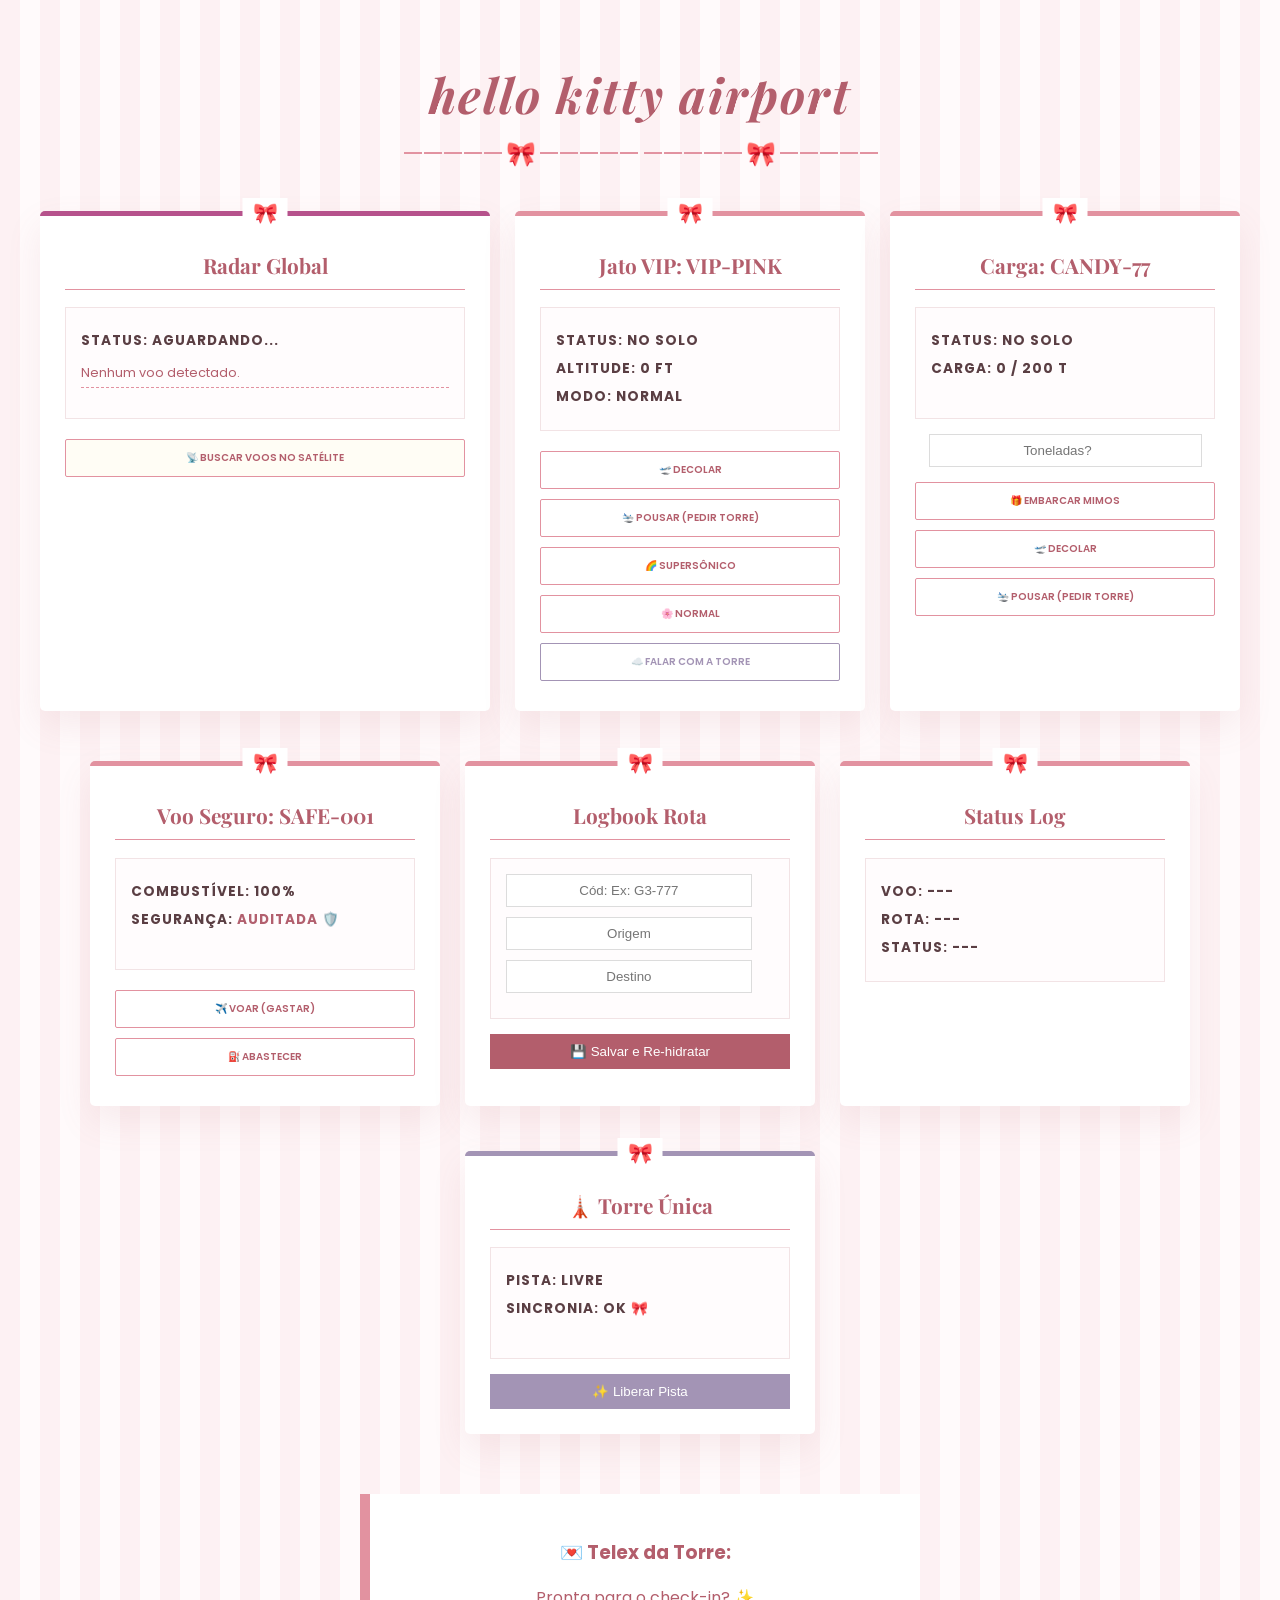
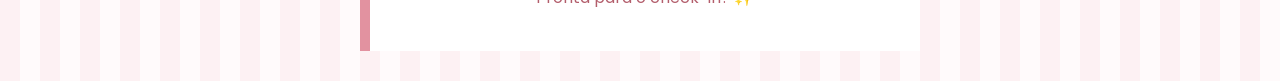
==== commit 48a7d2a9: "Add files via upload" ====
--- a/index.html
+++ b/index.html
@@ -2,7 +2,7 @@
 <html lang="pt-br">
 <head>
     <meta charset="UTF-8">
-    <title>🎀 Hello Kitty International Airport - Singleton Edition 🎀</title>
+    <title>🎀 Hello Kitty International Airport - Radar Global 🎀</title>
     <link href="https://fonts.googleapis.com/css2?family=Playfair+Display:ital,wght@0,400;0,700;1,400&family=Poppins:wght@300;400;600&display=swap" rel="stylesheet">
     <style>
         /* DESIGN CLASSY & CHIC (COQUETTE STYLE) */
@@ -63,6 +63,7 @@
             border-top: 5px solid var(--rosa-primario);
             position: relative;
             transition: all 0.4s ease;
+            margin-bottom: 20px;
         }
 
         .card::before {
@@ -91,6 +92,7 @@
             padding: 15px;
             margin-bottom: 15px;
             border: 1px solid #f2e3e5;
+            min-height: 80px;
         }
 
         .info p { margin: 8px 0; font-size: 0.85em; text-transform: uppercase; letter-spacing: 1px; font-weight: bold;}
@@ -131,6 +133,19 @@
             display: inline-block;
             min-width: 500px;
         }
+
+        /* Estilo para a lista do Radar */
+        #lista-radar {
+            list-style: none;
+            padding: 0;
+            margin: 0;
+            font-size: 0.8em;
+        }
+        #lista-radar li {
+            padding: 5px 0;
+            border-bottom: 1px dashed var(--rosa-primario);
+            color: var(--rosa-escuro);
+        }
     </style>
 </head>
 <body>
@@ -139,11 +154,25 @@
     <div class="bow-divider"></div>
 
     <div class="container">
+        <!-- NOVO: CARD DO RADAR GLOBAL (T2.P1.A7) -->
+        <div class="card" style="width: 400px; border-top-color: #b6528c;">
+            <h2> Radar Global </h2>
+            <div class="info" id="telaPainel">
+                <p>Status: <span id="status-conexao">Aguardando...</span></p>
+                <ul id="lista-radar">
+                    <li>Nenhum voo detectado.</li>
+                </ul>
+            </div>
+            <div class="controles">
+                <button onclick="sincronizarRadar()" style="background: #fffdf5;">📡 Buscar Voos no Satélite</button>
+            </div>
+        </div>
+
         <!-- CARD DO JATO (COMPLETO) -->
         <div class="card">
             <h2> Jato VIP: <span id="id-jato">---</span></h2>
             <div class="info">
-                <p>Status: <span id="status-jato">No Pátio</span></p>
+                <p>Status: <span id="status-jato">No Solo</span></p>
                 <p>Altitude: <span id="alt-jato">0</span> ft</p>
                 <p>Modo: <span id="modo-jato">Normal</span></p>
             </div>
@@ -160,7 +189,7 @@
         <div class="card">
             <h2>Carga: <span id="id-carga">---</span></h2>
             <div class="info">
-                <p>Status: <span id="status-carga">No Pátio</span></p>
+                <p>Status: <span id="status-carga">No Solo</span></p>
                 <p>Carga: <span id="carga-info">0</span> / 200 T</p>
             </div>
             <div class="controles">
@@ -170,23 +199,23 @@
                 <button onclick="controlarCarga('pousar')">🛬 Pousar (Pedir Torre)</button>
             </div>
         </div>
-
-        <!-- CARD DO VOO SEGURO (COMPLETO) -->
+    </div>
+
+    <div class="container" style="margin-top: 30px;">
+        <!-- VOO SEGURO -->
         <div class="card">
             <h2>Voo Seguro: <span id="id-seguro">---</span></h2>
             <div class="info">
                 <p id="painelCombustivel">Combustível: 100%</p>
-                <p>Segurança: <span style="color: #b35e6c;">Máxima 🛡️</span></p>
+                <p>Segurança: <span style="color: lch(50.7% 36.64 11.29);">Auditada 🛡️</span></p>
             </div>
             <div class="controles">
                 <button onclick="controlarSeguro('gastar')">✈️ Voar (Gastar)</button>
                 <button onclick="controlarSeguro('abastecer')">⛽ Abastecer</button>
             </div>
         </div>
-    </div>
-
-    <div class="container" style="margin-top: 30px;">
-        <!-- MISSÃO LOGBOOK (RE-HIDRATAÇÃO) -->
+
+        <!-- LOGBOOK ROTA -->
         <div class="card">
             <h2>Logbook Rota</h2>
             <div class="info">
@@ -220,20 +249,27 @@
 
     <div id="log-mensagens">
         <h3>💌 Telex da Torre:</h3>
-        <p id="mensagem-texto">Aguardando instruções... ✨</p>
+        <p id="mensagem-texto">Pronta para o check-in? ✨</p>
     </div>
 
     <script>
         /* 
         =========================================================
-        RELATÓRIO DE AUDITORIA (DESIGN PATTERN - SINGLETON)
-        1. O que o padrão Singleton garante?
-        R: Garante que o sistema tenha apenas uma instância da Torre de Controle, 
-           evitando que dois aviões ocupem a pista ao mesmo tempo.
-        2. O que 'static' faz?
-        R: Cria uma variável que pertence à classe, permitindo armazenar a instância única.
-        3. Como comprova?
-        R: Através da comparação torre1 === torre2 que sempre será verdadeira.
+        RELATÓRIO DE CONECTIVIDADE (T2.P1.A7 - Async/Await & UX)
+        Auditores: [Seu Nome]
+
+        1. Por que lidar com assincronismo?
+        R: Porque a internet tem latência. O 'await' pausa a execução da função 
+           até que a Promise seja resolvida, garantindo que os dados existam antes de usá-los.
+
+        2. Impacto de não ter "Loading"?
+        R: O usuário fica confuso e acha que o sistema travou, pois não há feedback 
+           visual de que um processo está ocorrendo em segundo plano.
+
+        3. Para que serve o 'finally'?
+        R: Serve para executar um código que deve rodar obrigatoriamente, 
+           independente se a requisição deu certo (try) ou errado (catch). 
+           Ideal para esconder animações de carregamento.
         =========================================================
         */
 
@@ -260,6 +296,61 @@
             atualizarUI() { document.getElementById('pista-status').innerText = this.pistaOcupada ? "OCUPADA" : "Livre"; }
         }
 
+        // --- ATIVIDADE T2.P1.A7: RADAR SERVICE (ASYNC/AWAIT) ---
+        class RadarService {
+            async buscarVoosGlobais() {
+                // Usando uma API real de teste (JSONPlaceholder) para simular o radar
+                // Para testar o erro, basta mudar a URL para algo que não existe!
+                const url = "https://jsonplaceholder.typicode.com/todos?_limit=5";
+                
+                let resposta = await fetch(url);
+                if (!resposta.ok) throw new Error("Erro de conexão com o satélite.");
+                
+                let dadosJson = await resposta.json();
+                
+                // Mapeando dados da internet para nossos objetos de Voo
+                return dadosJson.map(item => ({
+                    codigo: "G3-" + item.id + "00",
+                    destino: "Cidade " + item.id
+                }));
+            }
+        }
+
+        async function sincronizarRadar() {
+            const radar = new RadarService();
+            const statusLabel = document.getElementById("status-conexao");
+            const listaUI = document.getElementById("lista-radar");
+
+            // UX: Início (Loading)
+            statusLabel.innerText = "Sincronizando... 📡";
+            listaUI.innerHTML = "<li>✨ Buscando dados no satélite...</li>";
+            exibir("📡 Radar: Iniciando conexão assíncrona...");
+
+            try {
+                // AWAIT: Espera a internet responder
+                const voos = await radar.buscarVoosGlobais();
+                
+                // UX: Sucesso
+                statusLabel.innerText = "Conectado ✅";
+                listaUI.innerHTML = ""; // Limpa o loading
+                voos.forEach(v => {
+                    let li = document.createElement("li");
+                    li.innerText = `✈️ Voo ${v.codigo} -> Destino: ${v.destino}`;
+                    listaUI.appendChild(li);
+                });
+                exibir("✅ Radar: Voos captados com sucesso!");
+
+            } catch (erro) {
+                // UX: Erro
+                statusLabel.innerText = "Offline ❌";
+                listaUI.innerHTML = "<li style='color:red'>Falha na conexão com o satélite!</li>";
+                exibir("🚨 Radar: Falha crítica de conexão!");
+            } finally {
+                // UX: Finalização (Opcional: parar spinners)
+                console.log("Protocolo de radar finalizado.");
+            }
+        }
+
         // --- CLASSES ORIGINAIS ---
         class Voo {
             constructor(codigo, origem, destino) {
@@ -294,10 +385,10 @@
             set gastar(q) { this.#combustivel = Math.max(0, this.#combustivel - q); }
         }
 
-        // INSTÂNCIAS
-        const meuJato = new JatoExecutivo( "Paris", "Tóquio");
-        const meuCargueiro = new VooCarga("Disney", 200);
-        const meuVooSeguro = new VooSeguro("classic safe");
+        // INSTÂNCIAS (Corrigidas para ter o código do voo)
+        const meuJato = new JatoExecutivo("VIP-PINK", "Paris", "Tóquio");
+        const meuCargueiro = new VooCarga("CANDY-77", "Londres", "Disney", 200);
+        const meuVooSeguro = new VooSeguro("SAFE-001");
 
         function exibir(msg) { document.getElementById('mensagem-texto').innerText = msg; }
 
@@ -343,21 +434,16 @@
 
         function liberarPistaTorre() { exibir(new TorreDeControle().liberarPista()); }
 
-        // LOGBOOK COM RE-HIDRATAÇÃO
         function executarLogbook() {
             const cod = document.getElementById('novo-codigo').value;
             const ori = document.getElementById('nova-origem').value;
             const des = document.getElementById('novo-destino').value;
             if (!cod || !ori) return;
-
             const vooOriginal = new Voo(cod, ori, des);
             localStorage.setItem("meuLogbook", JSON.stringify(vooOriginal));
             const dadosCrus = JSON.parse(localStorage.getItem("meuLogbook"));
-            
-            // RE-HIDRATAÇÃO
             const vooHidratado = new Voo(dadosCrus.codigo, dadosCrus.origem, dadosCrus.destino);
             exibir("Logbook: " + vooHidratado.decolar());
-
             document.getElementById('res-codigo').innerText = vooHidratado.codigo;
             document.getElementById('res-rota').innerText = `${vooHidratado.origem} -> ${vooHidratado.destino}`;
             document.getElementById('res-status').innerText = vooHidratado.status;
